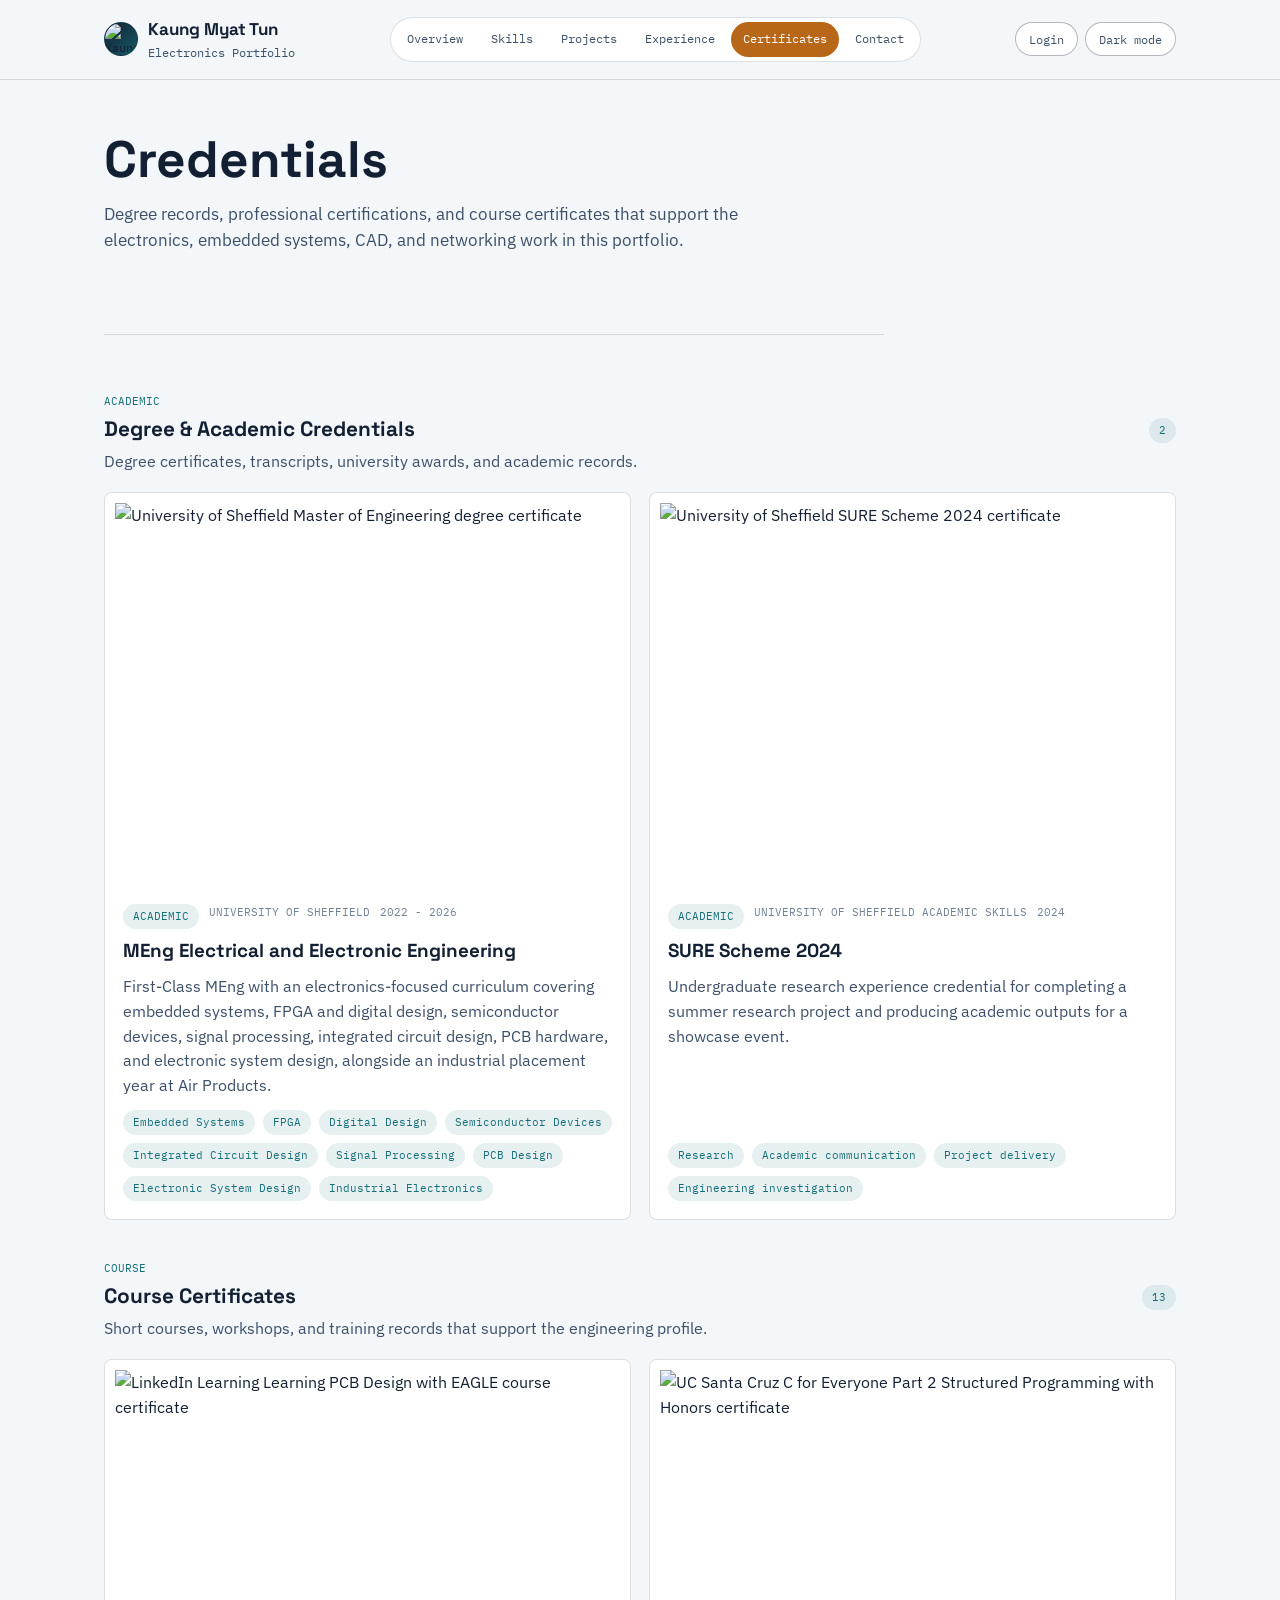
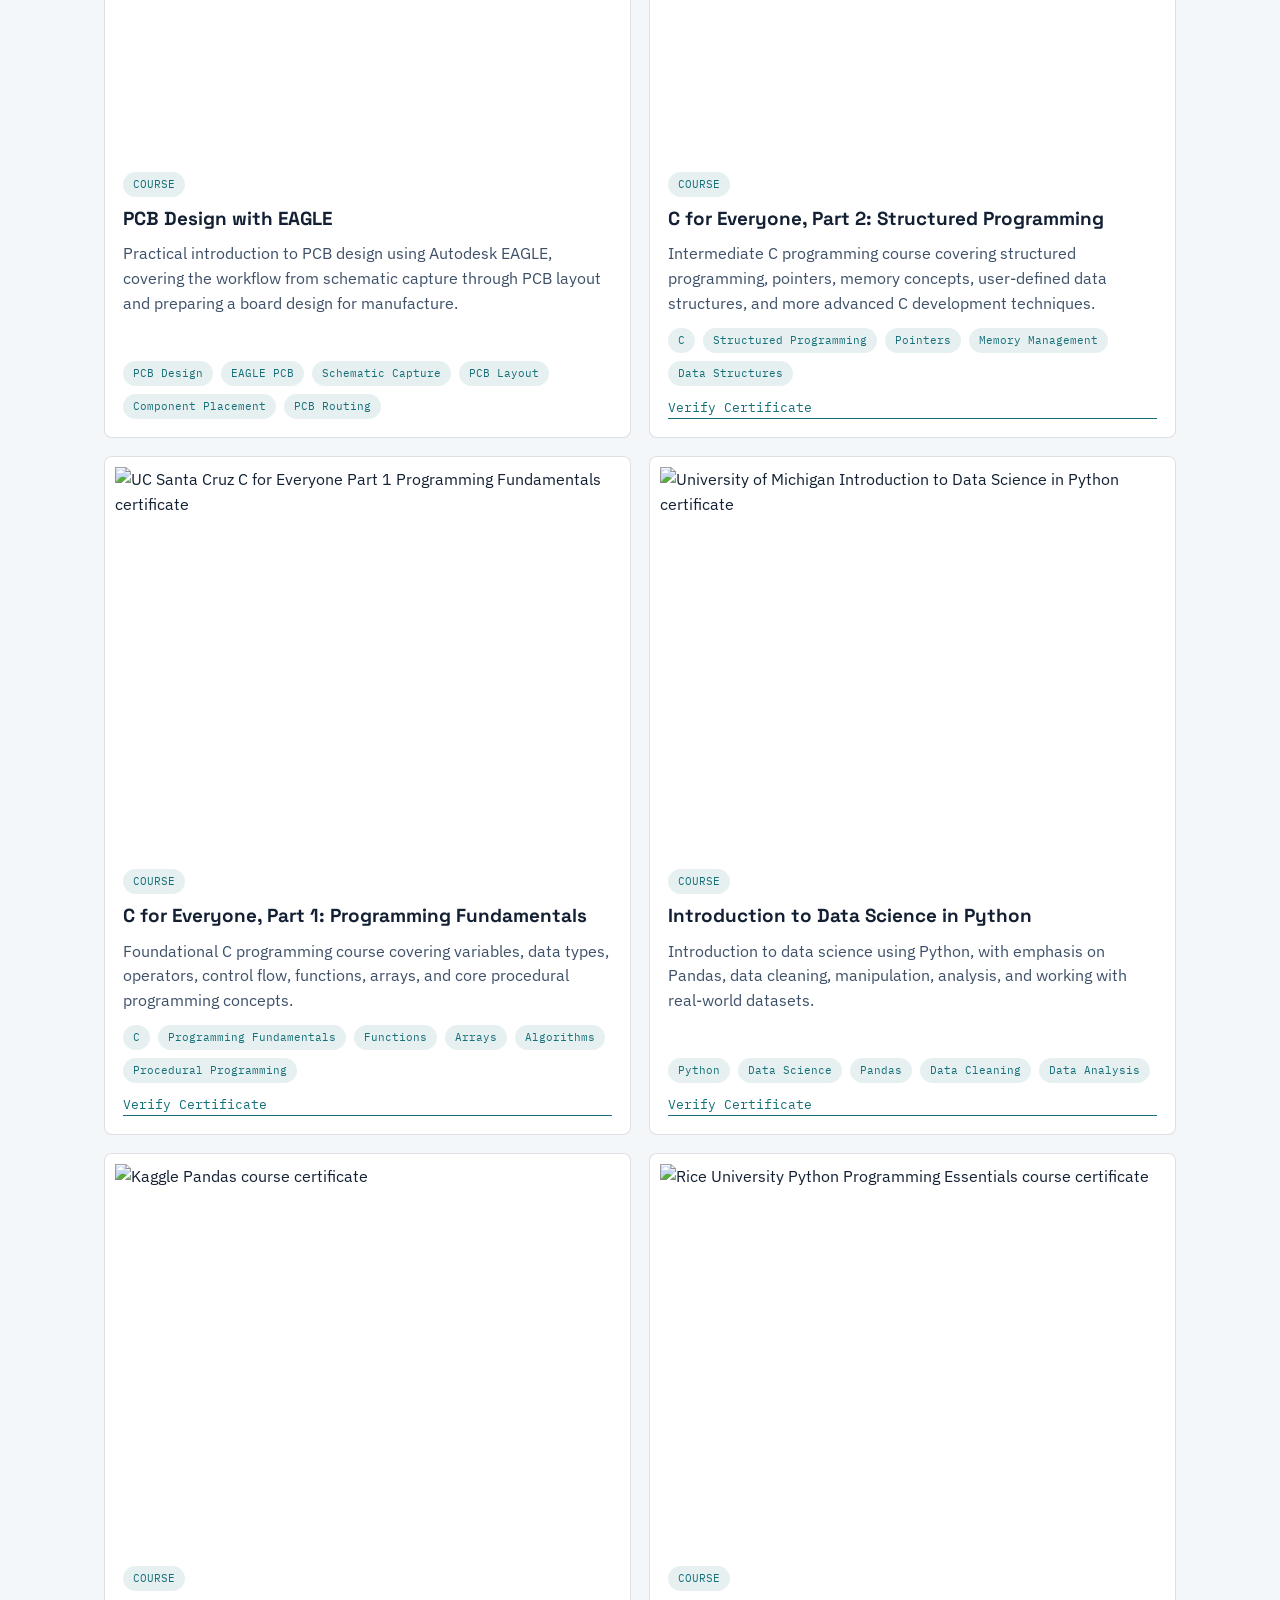
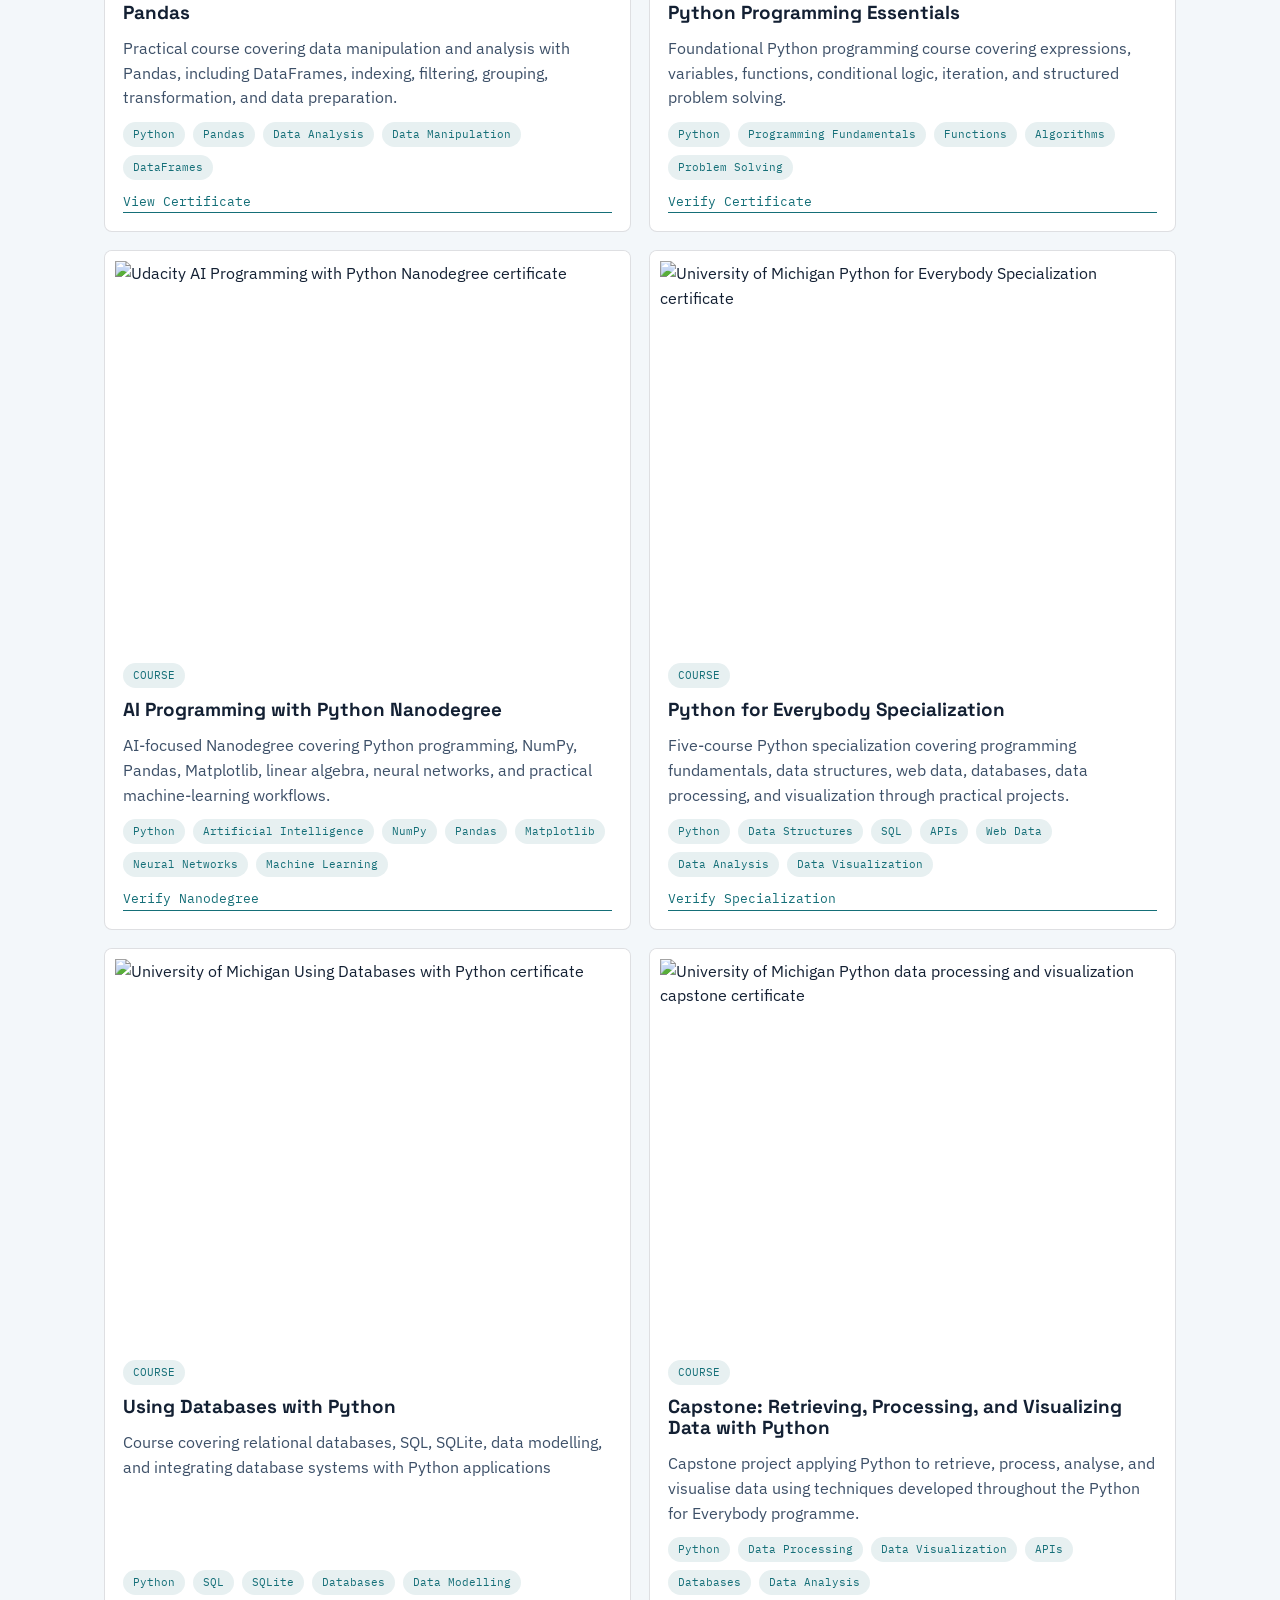
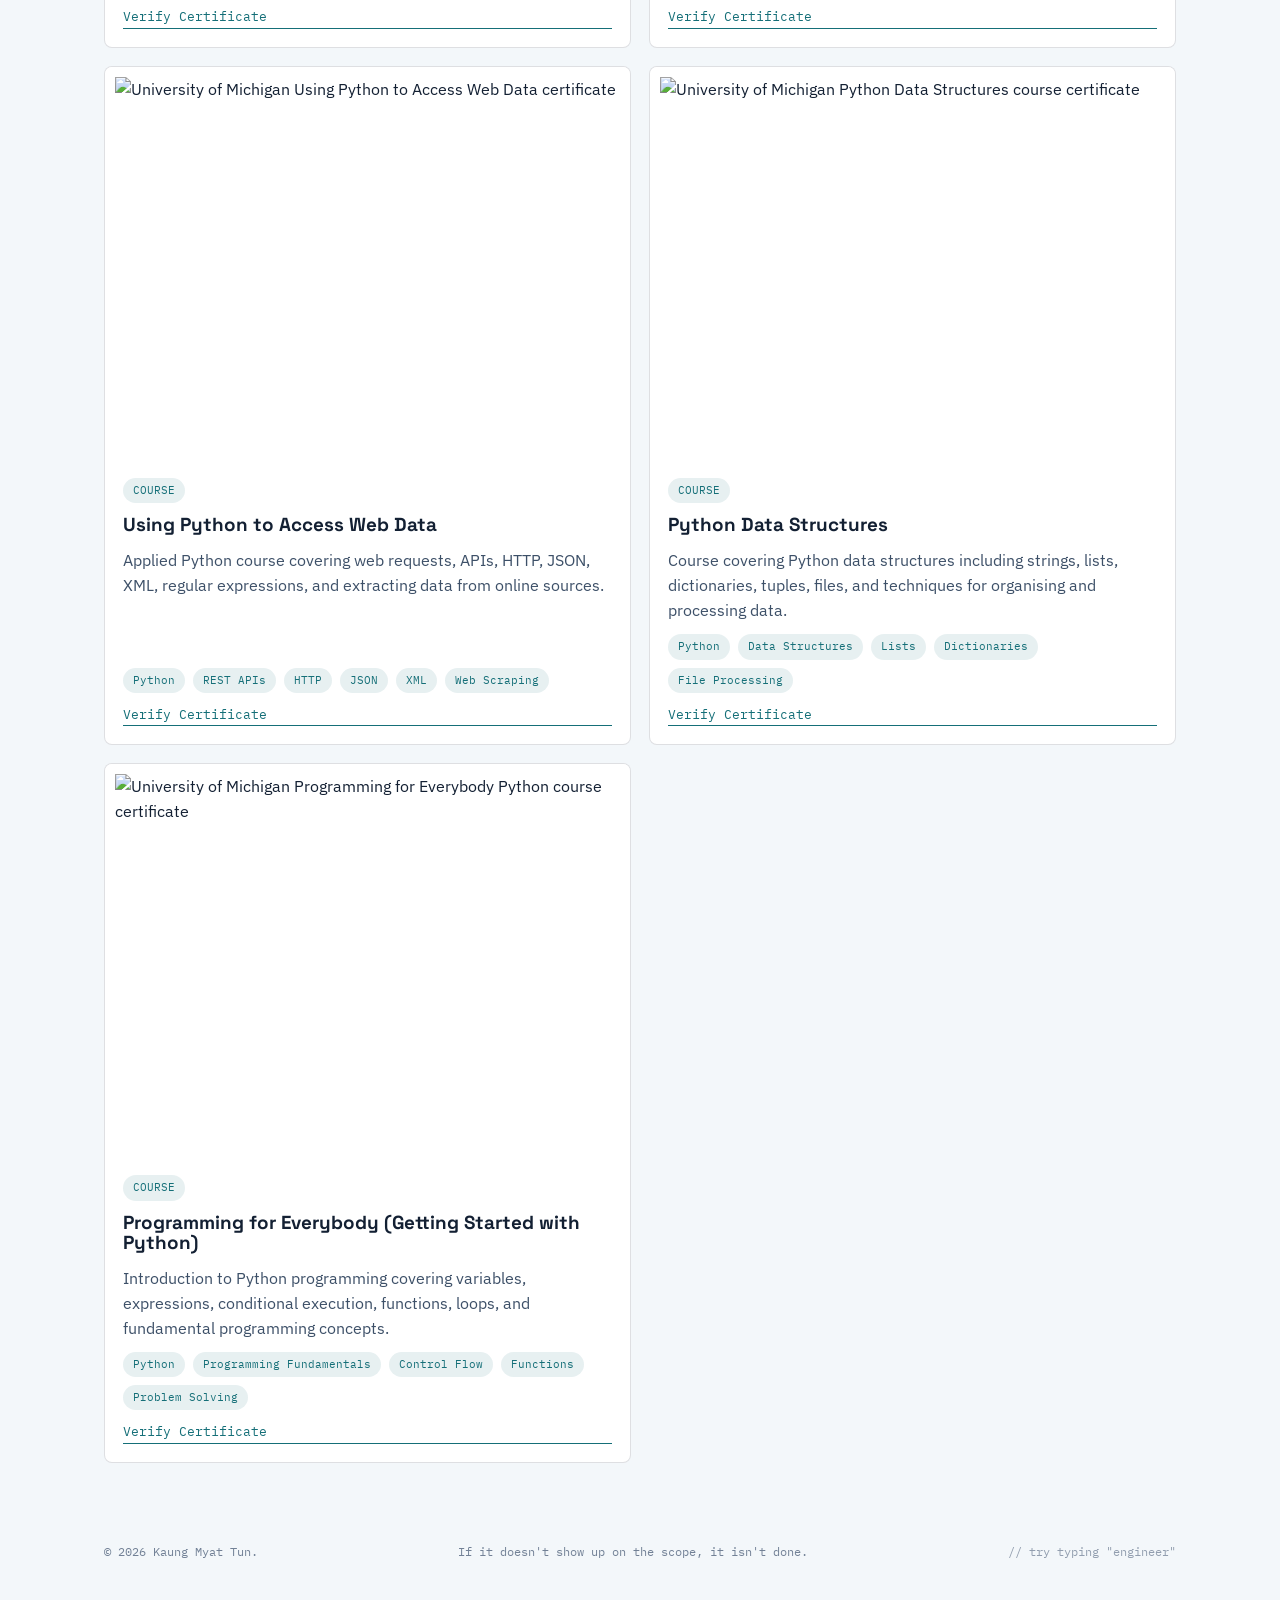
==== certificates.html @ 7391af49 "Fix live content cache refresh" ====
<!DOCTYPE html>
<html lang="en">
<head>
<meta charset="UTF-8">
<script>
  (function () {
    var stored = localStorage.getItem("portfolio-theme");
    var prefersDark = window.matchMedia && window.matchMedia("(prefers-color-scheme: dark)").matches;
    document.documentElement.setAttribute("data-theme", stored || (prefersDark ? "dark" : "light"));
    if (localStorage.getItem("portfolio-engineer-mode") === "true") {
      document.documentElement.setAttribute("data-engineer-mode", "true");
    }
  })();
</script>
<meta name="viewport" content="width=device-width, initial-scale=1.0">
<title>Certificates | Kaung Myat Tun</title>
<meta name="description" content="Certificates, training, and credentials for Kaung Myat Tun's electronics and embedded systems portfolio.">
<link rel="icon" id="favicon" href="">
<link rel="preconnect" href="https://fonts.googleapis.com">
<link rel="preconnect" href="https://fonts.gstatic.com" crossorigin>
<link href="https://fonts.googleapis.com/css2?family=Space+Grotesk:wght@400;500;600;700&family=IBM+Plex+Sans:wght@400;500;600&family=IBM+Plex+Mono:wght@400;500;600&display=swap" rel="stylesheet">
<link rel="stylesheet" href="style.css">
<script type="speculationrules">
{
  "prerender": [
    {
      "where": {
        "and": [
          { "href_matches": "/*" },
          { "not": { "href_matches": "/admin/*" } }
        ]
      },
      "eagerness": "moderate"
    }
  ]
}
</script>
</head>
<body data-page="certificates">

<header class="masthead">
  <div class="masthead-inner">
    <a class="brand" href="index.html">
      <span class="brand-avatar">
        <img class="profile-photo" src="" alt="" data-profile-hero-photo hidden>
        <span class="profile-photo-placeholder" data-profile-hero-initials>KMT</span>
      </span>
      <span class="brand-text">
        <span class="part-number">Kaung Myat Tun</span>
        <span>Electronics Portfolio</span>
      </span>
    </a>
    <nav class="tab-nav" aria-label="Primary portfolio pages">
      <a class="nav-tab" href="index.html" data-page-link="overview">Overview</a>
      <a class="nav-tab" href="skills.html" data-page-link="skills">Skills</a>
      <a class="nav-tab" href="projects.html" data-page-link="projects">Projects</a>
      <a class="nav-tab" href="experience.html" data-page-link="experience">Experience</a>
      <a class="nav-tab" href="certificates.html" data-page-link="certificates">Certificates</a>
      <a class="nav-tab" href="contact.html" data-page-link="contact">Contact</a>
    </nav>
    <div class="masthead-right">
      <button type="button" class="theme-toggle" data-theme-toggle aria-pressed="false">Dark mode</button>
    </div>
  </div>
</header>

<main>
  <section class="section page-intro">
    <h1>Credentials</h1>
    <p class="lede">Degree records, professional certifications, and course certificates that support the electronics, embedded systems, CAD, and networking work in this portfolio.</p>
  </section>

  <section class="section">
    <div class="certificate-list" data-certificates-list></div>
  </section>
</main>

<footer class="footer">
  <span>&copy; 2026 Kaung Myat Tun.</span>
  <span>If it doesn't show up on the scope, it isn't done.</span>
  <span class="footer-hint">// try typing "engineer"</span>
</footer>

<script src="data.js?v=20260913"></script>
<script src="script.js?v=20260913"></script>
</body>
</html>
---- style.css ----
:root {
  --bg: #F3F7FA;
  --surface: #FFFFFF;
  --surface-2: #E8EFF5;
  --ink: #132033;
  --ink-soft: #3D5068;
  --muted: #728196;
  --line: rgba(22, 32, 51, 0.14);
  --line-strong: rgba(22, 32, 51, 0.32);
  --accent: #E28A2E;
  --accent-deep: #B86618;
  --teal: #156F78;
  --danger: #A94332;
  --scope-bg: #EDF4F7;
  --panel-dark: #132033;
  --panel-ink: #F3F7FA;
  --max-width: 1120px;
  --font-display: "Space Grotesk", sans-serif;
  --font-body: "IBM Plex Sans", sans-serif;
  --font-mono: "IBM Plex Mono", monospace;
  color-scheme: light;
}

@media (prefers-color-scheme: dark) {
  :root:not([data-theme="light"]) {
    --bg: #0A0F1A;
    --surface: #101827;
    --surface-2: #182238;
    --ink: #E7EEF6;
    --ink-soft: #AEBBCF;
    --muted: #7C8AA0;
    --line: rgba(231, 238, 246, 0.1);
    --line-strong: rgba(231, 238, 246, 0.24);
    --accent: #F2A93C;
    --accent-deep: #F0A020;
    --teal: #4DD0C7;
    --danger: #E2695A;
    --scope-bg: #0C1524;
    color-scheme: dark;
  }
}

:root[data-theme="dark"] {
  --bg: #0A0F1A;
  --surface: #101827;
  --surface-2: #182238;
  --ink: #E7EEF6;
  --ink-soft: #AEBBCF;
  --muted: #7C8AA0;
  --line: rgba(231, 238, 246, 0.1);
  --line-strong: rgba(231, 238, 246, 0.24);
  --accent: #F2A93C;
  --accent-deep: #F0A020;
  --teal: #4DD0C7;
  --danger: #E2695A;
  --scope-bg: #0C1524;
  color-scheme: dark;
}

:root[data-engineer-mode="true"] {
  --bg: #05070A;
  --surface: #0A120C;
  --surface-2: #0F1A11;
  --ink: #6FFFA6;
  --ink-soft: #4CD98A;
  --muted: #2E8F5C;
  --line: rgba(111, 255, 166, 0.18);
  --line-strong: rgba(111, 255, 166, 0.4);
  --accent: #6FFFA6;
  --accent-deep: #35C77A;
  --teal: #4CD98A;
  --danger: #FF5C5C;
  --scope-bg: #050A06;
  --panel-dark: #05070A;
  --panel-ink: #6FFFA6;
  color-scheme: dark;
}

:root[data-engineer-mode="true"] body,
:root[data-engineer-mode="true"] h1,
:root[data-engineer-mode="true"] h2,
:root[data-engineer-mode="true"] h3 {
  font-family: var(--font-mono);
}

.engineer-scanlines {
  background: repeating-linear-gradient(
    0deg,
    rgba(0, 0, 0, 0.18) 0px,
    rgba(0, 0, 0, 0.18) 1px,
    transparent 1px,
    transparent 2px
  );
  inset: 0;
  opacity: 0;
  pointer-events: none;
  position: fixed;
  transition: opacity 0.2s ease;
  z-index: 9998;
}

:root[data-engineer-mode="true"] .engineer-scanlines {
  opacity: 1;
}

.engineer-exit {
  background: var(--panel-dark);
  border: 1px solid rgba(111, 255, 166, 0.4);
  border-radius: 999px;
  bottom: 20px;
  color: var(--panel-ink);
  cursor: pointer;
  display: none;
  font-family: var(--font-mono);
  font-size: 12px;
  padding: 9px 16px;
  position: fixed;
  right: 20px;
  z-index: 9999;
}

:root[data-engineer-mode="true"] .engineer-exit {
  display: inline-flex;
}

.engineer-boot-overlay {
  align-items: center;
  background: #05070A;
  color: #6FFFA6;
  display: flex;
  flex-direction: column;
  font-family: var(--font-mono);
  font-size: 14px;
  gap: 6px;
  inset: 0;
  justify-content: center;
  position: fixed;
  z-index: 10000;
}

.engineer-boot-overlay p {
  margin: 0;
}

body {
  transition: background-color 0.15s ease, color 0.15s ease;
}

/* Smooth cross-fade between full page navigations (Overview -> Skills ->
   Projects etc.) on browsers that support it. No JS, no SPA rewrite --
   unsupported browsers just get the normal instant navigation, same as
   before. */
@view-transition {
  navigation: auto;
}

::view-transition-old(root),
::view-transition-new(root) {
  animation-duration: 0.22s;
  animation-timing-function: ease;
}

* {
  box-sizing: border-box;
}

[hidden] {
  display: none !important;
}

.sr-only {
  border: 0;
  clip: rect(0, 0, 0, 0);
  height: 1px;
  margin: -1px;
  overflow: hidden;
  padding: 0;
  position: absolute;
  width: 1px;
}

html {
  scroll-behavior: smooth;
}

body {
  margin: 0;
  background: var(--bg);
  color: var(--ink);
  font-family: var(--font-body);
  font-size: 16px;
  line-height: 1.55;
  -webkit-font-smoothing: antialiased;
}

img {
  max-width: 100%;
}

a {
  color: var(--teal);
  text-decoration: none;
  border-bottom: 1px solid currentColor;
}

a:hover {
  color: var(--accent-deep);
}

a:focus-visible,
button:focus-visible,
input:focus-visible,
textarea:focus-visible,
select:focus-visible {
  outline: 2px solid var(--accent);
  outline-offset: 3px;
}

.masthead {
  background: color-mix(in srgb, var(--bg) 94%, transparent);
  border-bottom: 1px solid var(--line);
  position: sticky;
  top: 0;
  z-index: 20;
  backdrop-filter: blur(12px);
}

.masthead-inner {
  max-width: var(--max-width);
  margin: 0 auto;
  padding: 16px 24px;
  display: flex;
  align-items: center;
  justify-content: space-between;
  gap: 22px;
  font-family: var(--font-mono);
  font-size: 12px;
  color: var(--ink-soft);
}

.brand {
  align-items: center;
  display: flex;
  gap: 10px;
  color: var(--ink);
  border: 0;
  min-width: 190px;
}

.brand-avatar {
  aspect-ratio: 1;
  background:
    linear-gradient(135deg, rgba(19, 32, 51, 0.94), rgba(21, 111, 120, 0.72)),
    var(--panel-dark);
  border: 1px solid var(--line);
  border-radius: 999px;
  display: grid;
  flex: 0 0 auto;
  grid-template-columns: 1fr;
  grid-template-rows: 1fr;
  overflow: hidden;
  place-items: center;
  width: 34px;
}

.brand-avatar .profile-photo {
  grid-area: 1 / 1;
  height: 100%;
  object-fit: cover;
  width: 100%;
}

.brand-avatar .profile-photo-placeholder {
  border-color: rgba(255, 255, 255, 0.34);
  color: var(--panel-ink);
  font-size: 0.7rem;
  grid-area: 1 / 1;
  height: 100%;
  width: 100%;
}

.brand-text {
  display: flex;
  flex-direction: column;
  gap: 2px;
}

.brand-text span:last-child {
  color: var(--ink-soft);
}

.part-number {
  font-family: var(--font-display);
  font-size: 17px;
  font-weight: 700;
}

.masthead-mid {
  color: var(--muted);
  text-align: center;
}

.masthead-right a {
  border: 1px solid var(--line-strong);
  border-radius: 999px;
  color: var(--ink-soft);
  display: inline-flex;
  min-height: 34px;
  align-items: center;
  padding: 7px 13px;
}

.tab-nav {
  margin: 0;
  padding: 4px;
  display: flex;
  gap: 4px;
  overflow-x: auto;
  border: 1px solid var(--line);
  border-radius: 999px;
  background: var(--surface);
  scrollbar-width: thin;
}

.nav-tab {
  border: 0;
  border-radius: 999px;
  color: var(--ink-soft);
  display: block;
  flex: 0 0 auto;
  font-family: var(--font-mono);
  font-size: 12px;
  padding: 8px 12px;
  transition: background-color 0.15s ease, color 0.15s ease;
}

.nav-tab:hover {
  background: var(--surface-2);
  color: var(--ink);
}

.nav-tab.active,
.nav-tab[aria-current="page"] {
  background: var(--accent-deep);
  color: var(--surface);
}

main {
  max-width: var(--max-width);
  margin: 0 auto;
  padding: 0 24px;
}

.section {
  padding: 52px 0;
  border-bottom: 1px solid var(--line);
}

.section:last-child {
  border-bottom: 0;
}

.section-compact {
  padding: 36px 0;
}

.section-head {
  display: flex;
  align-items: center;
  justify-content: space-between;
  gap: 18px;
  margin-bottom: 22px;
}

h1,
h2,
h3 {
  font-family: var(--font-display);
  line-height: 1.1;
}

h1 {
  font-size: 3.2rem;
  margin: 0 0 14px;
}

.hero-name-row {
  align-items: center;
  display: flex;
  gap: 20px;
}

.hero-name-row h1 {
  margin: 0 0 14px;
}

.hero-avatar {
  aspect-ratio: 1;
  background:
    linear-gradient(135deg, rgba(19, 32, 51, 0.94), rgba(21, 111, 120, 0.72)),
    var(--panel-dark);
  border: 1px solid var(--line);
  border-radius: 18px;
  display: grid;
  flex: 0 0 auto;
  grid-template-columns: 1fr;
  grid-template-rows: 1fr;
  overflow: hidden;
  place-items: center;
  position: relative;
  width: 84px;
}

.hero-avatar .profile-photo {
  grid-area: 1 / 1;
  height: 100%;
  object-fit: cover;
  width: 100%;
}

.hero-avatar .profile-photo-placeholder {
  border-color: rgba(255, 255, 255, 0.34);
  border-radius: 14px;
  color: var(--panel-ink);
  font-size: 1.7rem;
  grid-area: 1 / 1;
  height: 100%;
  width: 100%;
}

h2 {
  font-size: 1.3rem;
  margin: 0;
}

.section > h2:first-child {
  margin-bottom: 22px;
}

h3 {
  font-size: 1.05rem;
  margin: 0;
}

.page-intro {
  max-width: 780px;
}

.role {
  color: var(--teal);
  font-family: var(--font-mono);
  font-size: 13px;
  margin: 0 0 20px;
  text-transform: uppercase;
}

.lede {
  color: var(--ink-soft);
  font-size: 1.04rem;
  margin: 0 0 28px;
  max-width: 66ch;
}

.lede-why {
  border-left: 3px solid rgba(226, 138, 46, 0.45);
  color: var(--ink);
  font-style: italic;
  padding-left: 14px;
}

.timeline-next {
  border-left: 3px solid rgba(21, 111, 120, 0.45);
  color: var(--ink-soft);
  margin: 18px 0 0;
  max-width: 72ch;
  padding-left: 14px;
}

.theme-toggle {
  align-items: center;
  background: var(--surface);
  border: 1px solid var(--line-strong);
  border-radius: 999px;
  color: var(--ink-soft);
  cursor: pointer;
  display: inline-flex;
  font-family: var(--font-mono);
  font-size: 12px;
  gap: 6px;
  min-height: 34px;
  padding: 7px 13px;
}

.theme-toggle:hover {
  background: var(--surface-2);
  color: var(--ink);
}

.hero-grid {
  display: grid;
  grid-template-columns: minmax(0, 1.05fr) minmax(320px, 0.95fr);
  gap: 48px;
  align-items: center;
}

.hero-actions,
.form-actions,
.admin-actions {
  display: flex;
  gap: 12px;
  flex-wrap: wrap;
  align-items: center;
}

.btn {
  appearance: none;
  background: transparent;
  border: 1.5px solid var(--teal);
  border-radius: 6px;
  color: var(--teal);
  cursor: pointer;
  display: inline-flex;
  align-items: center;
  justify-content: center;
  font-family: var(--font-mono);
  font-size: 13px;
  min-height: 42px;
  padding: 10px 16px;
}

.btn-primary {
  background: var(--accent);
  border-color: var(--accent);
  box-shadow: 0 4px 14px rgba(226, 138, 46, 0.35);
  color: var(--panel-dark);
  font-weight: 600;
}

.btn-primary:hover {
  background: var(--teal);
  border-color: var(--teal);
  box-shadow: 0 4px 14px rgba(21, 111, 120, 0.35);
  color: var(--surface);
}

.btn-ghost:hover {
  border-color: var(--teal);
  color: var(--teal);
}

.btn-small {
  font-size: 12px;
  min-height: 34px;
  padding: 7px 11px;
}

.btn-danger {
  border-color: var(--danger);
  color: var(--danger);
}

.btn-danger:hover {
  background: var(--danger);
  color: var(--surface);
}

.inline-link {
  color: var(--teal);
  font-family: var(--font-mono);
  font-size: 13px;
}

.hero-scope {
  background: var(--surface);
  border: 1.5px solid var(--line-strong);
  border-radius: 6px;
  padding: 14px 16px 16px;
}

.hero-profile-card {
  background:
    linear-gradient(135deg, rgba(226, 138, 46, 0.13), rgba(21, 111, 120, 0.1)),
    var(--surface);
  border: 1px solid var(--line-strong);
  border-radius: 8px;
  display: grid;
  gap: 20px;
  padding: 20px;
}

.profile-photo-frame {
  aspect-ratio: 4 / 3;
  background:
    linear-gradient(135deg, rgba(19, 32, 51, 0.92), rgba(21, 111, 120, 0.76)),
    var(--panel-dark);
  border: 1px solid var(--line);
  border-radius: 8px;
  display: grid;
  overflow: hidden;
  place-items: center;
}

.profile-photo {
  display: block;
  height: 100%;
  object-fit: cover;
  width: 100%;
}

.profile-photo-placeholder {
  align-items: center;
  border: 1px solid rgba(255, 255, 255, 0.28);
  border-radius: 999px;
  color: var(--panel-ink);
  display: flex;
  font-family: var(--font-display);
  font-size: clamp(2.6rem, 8vw, 5rem);
  font-weight: 700;
  height: 44%;
  justify-content: center;
  letter-spacing: 0;
  width: 44%;
}

.profile-card-body {
  display: grid;
  gap: 12px;
}

.profile-card-body h2 {
  font-size: 1.55rem;
}

.profile-card-body p {
  color: var(--ink-soft);
  margin: 0;
}

.profile-facts {
  display: flex;
  flex-wrap: wrap;
  gap: 8px;
}

.profile-facts span {
  background: rgba(21, 111, 120, 0.1);
  border: 1px solid rgba(21, 111, 120, 0.16);
  border-radius: 999px;
  color: var(--teal);
  font-family: var(--font-mono);
  font-size: 11px;
  padding: 5px 10px;
}

.hero-signal-card {
  background:
    linear-gradient(135deg, rgba(226, 138, 46, 0.14), rgba(21, 111, 120, 0.1)),
    var(--surface);
  border: 1px solid var(--line-strong);
  border-radius: 8px;
  display: grid;
  gap: 14px;
  padding: 18px;
}

.monitor-header {
  align-items: center;
  display: grid;
  grid-template-columns: minmax(0, 1fr) auto;
  gap: 14px;
}

.signal-profile-copy {
  min-width: 0;
}

.signal-profile-copy h2 {
  font-size: 1.25rem;
  margin-bottom: 4px;
}

.signal-profile-copy p {
  color: var(--ink-soft);
  font-family: var(--font-mono);
  font-size: 12px;
  margin: 0;
  text-transform: uppercase;
}

.monitor-status {
  align-items: center;
  background: rgba(21, 111, 120, 0.1);
  border: 1px solid rgba(21, 111, 120, 0.18);
  border-radius: 999px;
  color: var(--teal);
  display: inline-flex;
  font-family: var(--font-mono);
  font-size: 11px;
  gap: 7px;
  padding: 7px 10px;
  text-transform: uppercase;
  white-space: nowrap;
}

.status-dot {
  background: var(--teal);
  border-radius: 999px;
  box-shadow: 0 0 0 5px rgba(21, 111, 120, 0.12);
  display: block;
  height: 8px;
  width: 8px;
}

.system-flow {
  background: rgba(19, 32, 51, 0.04);
  border: 1px solid var(--line);
  border-radius: 8px;
  display: grid;
  gap: 1px;
  grid-template-columns: repeat(5, minmax(0, 1fr));
  overflow: hidden;
}

.system-node {
  background: var(--surface);
  display: grid;
  gap: 3px;
  min-height: 82px;
  padding: 13px 12px;
  position: relative;
}

.system-node::after {
  background: var(--line);
  content: "";
  height: 2px;
  position: absolute;
  right: -1px;
  top: 50%;
  width: 12px;
}

.system-node:last-child::after {
  display: none;
}

.system-node span {
  color: var(--accent-deep);
  font-family: var(--font-mono);
  font-size: 10px;
}

.system-node strong {
  color: var(--ink);
  font-family: var(--font-display);
  font-size: 1rem;
}

.system-node em {
  color: var(--muted);
  font-family: var(--font-mono);
  font-size: 10px;
  font-style: normal;
  text-transform: uppercase;
}

.system-node.active {
  background: linear-gradient(180deg, rgba(226, 138, 46, 0.14), rgba(21, 111, 120, 0.08)), var(--surface);
}

.system-node.active strong {
  color: var(--accent-deep);
}

.monitor-grid {
  display: grid;
  grid-template-columns: minmax(160px, 0.46fr) minmax(0, 1fr);
  gap: 14px;
  align-items: stretch;
}

.hero-card-lede {
  color: var(--ink-soft);
  font-size: 0.95rem;
  margin: 0;
}

.telemetry-panel {
  background: var(--panel-dark);
  border-radius: 8px;
  color: var(--panel-ink);
  display: grid;
  gap: 1px;
  overflow: hidden;
}

.telemetry-panel-grid {
  grid-template-columns: repeat(2, minmax(0, 1fr));
}

@media (max-width: 560px) {
  .telemetry-panel-grid {
    grid-template-columns: 1fr;
  }
}

.telemetry-row {
  background: rgba(255, 255, 255, 0.055);
  display: grid;
  gap: 5px;
  min-height: 64px;
  padding: 12px;
}

.telemetry-row span {
  color: rgba(243, 247, 250, 0.68);
  font-family: var(--font-mono);
  font-size: 10px;
  text-transform: uppercase;
}

.telemetry-row strong {
  color: var(--accent);
  font-family: var(--font-display);
  font-size: 1.1rem;
  line-height: 1.1;
}

.signal-panel {
  background: var(--surface);
  border: 1px solid var(--line);
  border-radius: 8px;
  padding: 13px;
}

.signal-panel-head {
  color: var(--muted);
  display: flex;
  justify-content: space-between;
  gap: 12px;
  font-family: var(--font-mono);
  font-size: 11px;
  margin-bottom: 10px;
  text-transform: uppercase;
}

.signal-panel-head span:last-child {
  color: var(--accent-deep);
  font-weight: 600;
}

.signal-visual {
  aspect-ratio: 16 / 9;
  border: 1px solid var(--line-strong);
  border-radius: 8px;
  display: block;
  width: 100%;
}

.live-wave {
  fill: none;
  filter: drop-shadow(0 0 3px rgba(226, 138, 46, 0.35));
  stroke: var(--accent);
  stroke-linecap: round;
  stroke-linejoin: round;
  stroke-width: 3;
}

.live-wave-fill {
  fill: rgba(226, 138, 46, 0.12);
}

.spectrum-bar {
  fill: url(#signal-fill);
  opacity: 0.82;
}

.signal-metrics {
  color: var(--ink-soft);
  display: flex;
  flex-wrap: wrap;
  gap: 8px;
  font-family: var(--font-mono);
  font-size: 11px;
  justify-content: space-between;
  margin-top: 10px;
  text-transform: uppercase;
}

.monitor-stack {
  display: flex;
  flex-wrap: wrap;
  gap: 8px;
}

.monitor-stack span {
  background: rgba(21, 111, 120, 0.1);
  border: 1px solid rgba(21, 111, 120, 0.16);
  border-radius: 999px;
  color: var(--teal);
  font-family: var(--font-mono);
  font-size: 11px;
  padding: 5px 10px;
}

.scope-label {
  color: var(--muted);
  font-family: var(--font-mono);
  font-size: 11px;
  margin-bottom: 9px;
}

.scope {
  aspect-ratio: 2 / 1;
  border: 1px solid var(--line-strong);
  display: block;
  width: 100%;
}

.spike-trace {
  filter: drop-shadow(0 0 2px rgba(201, 130, 45, 0.45));
}

.scope-readout {
  color: var(--ink-soft);
  display: flex;
  justify-content: space-between;
  font-family: var(--font-mono);
  font-size: 12px;
  margin-top: 10px;
}

#vm-readout,
.scope-status,
.scope-status.firing {
  color: var(--accent-deep);
  font-weight: 600;
}

.metrics-grid {
  display: grid;
  grid-template-columns: repeat(4, minmax(0, 1fr));
  gap: 1px;
  background: var(--line-strong);
  border: 1px solid var(--line-strong);
  border-radius: 8px;
  overflow: hidden;
}

.metric {
  background: var(--surface);
  min-height: 126px;
  padding: 22px;
}

.metric-value {
  color: var(--teal);
  display: block;
  font-family: var(--font-display);
  font-size: 1.5rem;
  font-weight: 700;
  margin-bottom: 10px;
}

.metric-label {
  color: var(--ink-soft);
  display: block;
  font-size: 0.93rem;
}

.proof-strip {
  display: grid;
  grid-template-columns: repeat(5, minmax(0, 1fr));
  gap: 1px;
  background: var(--line-strong);
  border: 1px solid var(--line-strong);
  border-radius: 8px;
  overflow: hidden;
}

.proof-item {
  background: linear-gradient(180deg, var(--surface) 0%, var(--surface-2) 100%);
  min-height: 112px;
  padding: 20px;
}

.proof-value {
  color: var(--accent-deep);
  display: block;
  font-family: var(--font-display);
  font-size: 1.35rem;
  font-weight: 700;
  line-height: 1.05;
  margin-bottom: 10px;
  overflow-wrap: anywhere;
}

.proof-label {
  color: var(--ink-soft);
  display: block;
  font-size: 0.9rem;
}

.features-grid {
  display: grid;
  grid-template-columns: repeat(3, minmax(0, 1fr));
  gap: 1px;
  background: var(--line-strong);
  border: 1px solid var(--line-strong);
  border-radius: 8px;
  overflow: hidden;
}

.feature {
  background: var(--surface);
  min-height: 136px;
  padding: 22px;
}

.feature-tag {
  color: var(--accent-deep);
  display: block;
  font-family: var(--font-mono);
  font-size: 11px;
  margin-bottom: 10px;
  text-transform: uppercase;
}

.feature p {
  color: var(--ink-soft);
  margin: 0;
}

.skill-map-card {
  background: var(--surface);
  border: 1px solid var(--line);
  border-radius: 8px;
  display: grid;
  grid-template-columns: minmax(340px, 420px) minmax(240px, 320px);
  justify-content: space-between;
  gap: 24px;
  align-items: center;
  padding: 24px;
}

.skill-radar-wrap {
  position: relative;
  width: 100%;
  min-width: 0;
}

.skill-radar {
  display: block;
  overflow: visible;
  width: 100%;
}

.skill-radar-ring {
  fill: none;
  stroke: var(--line);
  stroke-width: 1;
}

.skill-radar-axis {
  stroke: var(--line-strong);
  stroke-width: 1;
}

.skill-radar-shape {
  fill: rgba(18, 100, 106, 0.18);
  stroke: var(--teal);
  stroke-width: 3;
}

.skill-radar-label {
  position: absolute;
  transform: translate(-50%, -50%);
  width: max-content;
  text-align: center;
  white-space: nowrap;
  line-height: 1.3;
  padding: 4px 10px;
  border-radius: 999px;
  background: color-mix(in srgb, var(--teal) 16%, var(--surface));
  border: 1px solid var(--teal);
  color: var(--teal);
  font-family: var(--font-mono);
  font-weight: 700;
  font-size: 12px;
  pointer-events: none;
}

.skill-radar-label[data-anchor="start"] {
  transform: translate(4px, -50%);
}

.skill-radar-label[data-anchor="end"] {
  transform: translate(calc(-100% - 4px), -50%);
}

.skill-map-legend {
  display: grid;
  gap: 12px;
  max-width: 340px;
}

.skill-map-row {
  align-items: center;
  display: grid;
  grid-template-columns: minmax(0, 1fr) 118px;
  gap: 14px;
  color: var(--ink-soft);
  font-family: var(--font-mono);
  font-size: 12px;
}

.toolkit {
  display: grid;
  gap: 18px;
}

.toolkit-tabs {
  border: 1px solid var(--line-strong);
  border-radius: 8px;
  display: flex;
  max-width: 100%;
  overflow-x: auto;
  scrollbar-width: thin;
}

.toolkit-tab {
  appearance: none;
  background: var(--surface);
  border: 0;
  border-right: 1px solid var(--line);
  color: var(--ink-soft);
  cursor: pointer;
  flex: 0 0 auto;
  font-family: var(--font-mono);
  font-size: 12px;
  padding: 11px 14px;
  text-transform: uppercase;
  transition: background-color 0.15s ease, color 0.15s ease;
}

.toolkit-tab:last-child {
  border-right: 0;
}

.toolkit-tab:hover {
  background: var(--surface-2);
  color: var(--ink);
}

.toolkit-tab.active {
  background: var(--accent-deep);
  color: var(--surface);
}

.toolkit-panels {
  min-height: 260px;
}

.toolkit-panel {
  background: var(--surface);
  border: 1px solid var(--line);
  border-radius: 8px;
  display: grid;
  grid-template-columns: minmax(260px, 0.75fr) minmax(0, 1.25fr);
  gap: 24px;
  padding: 24px;
}

.toolkit-copy h2 {
  font-size: 1.35rem;
  margin-bottom: 10px;
}

.toolkit-copy p {
  color: var(--ink-soft);
  margin: 0;
}

.toolkit-context {
  border-left: 3px solid rgba(226, 138, 46, 0.45);
  margin-top: 14px !important;
  padding-left: 12px;
}

.tool-chip-grid {
  align-content: start;
  display: flex;
  flex-wrap: wrap;
  gap: 10px;
}

.tool-chip {
  background: rgba(21, 111, 120, 0.1);
  border: 1px solid rgba(21, 111, 120, 0.18);
  border-radius: 999px;
  color: var(--teal);
  display: inline-flex;
  font-family: var(--font-mono);
  font-size: 12px;
  line-height: 1;
  padding: 9px 12px;
}

.toolkit-edit-list {
  display: grid;
  gap: 18px;
}

.toolkit-panel-editable {
  position: relative;
}

.toolkit-panel-editable [data-tool-chip-add] {
  grid-column: 1 / -1;
  justify-self: start;
}

.tool-chip-editable {
  align-items: center;
  gap: 6px;
  padding-right: 8px;
}

.tool-chip-editable .editable-field {
  min-width: 20px;
}

.tool-chip-remove {
  align-items: center;
  background: transparent;
  border: 0;
  border-radius: 999px;
  color: var(--teal);
  cursor: pointer;
  display: flex;
  font-size: 13px;
  height: 16px;
  justify-content: center;
  line-height: 1;
  width: 16px;
}

.tool-chip-remove:hover {
  background: var(--danger);
  color: var(--surface);
}

.github-panel {
  display: grid;
  gap: 18px;
}

.github-stats {
  display: flex;
  flex-wrap: wrap;
  gap: 10px;
}

.github-stats span {
  background: rgba(21, 111, 120, 0.1);
  border: 1px solid rgba(21, 111, 120, 0.18);
  border-radius: 999px;
  color: var(--teal);
  font-family: var(--font-mono);
  font-size: 12px;
  padding: 6px 12px;
}

.github-repo-list {
  display: grid;
  gap: 12px;
}

.github-repo {
  background: var(--surface);
  border: 1px solid var(--line);
  border-radius: 8px;
  display: grid;
  gap: 6px;
  padding: 16px 18px;
}

.github-repo-head {
  align-items: center;
  display: flex;
  flex-wrap: wrap;
  gap: 12px;
  justify-content: space-between;
}

.github-repo-head a {
  color: var(--ink);
  font-family: var(--font-display);
  font-size: 1.02rem;
}

.github-repo-updated {
  color: var(--muted);
  font-family: var(--font-mono);
  font-size: 11px;
  white-space: nowrap;
}

.github-repo p {
  color: var(--ink-soft);
  margin: 0;
}

.github-repo-lang {
  color: var(--accent-deep);
  font-family: var(--font-mono);
  font-size: 11px;
  text-transform: uppercase;
}

.skill-meter {
  display: grid;
  grid-template-columns: repeat(5, 1fr);
  gap: 4px;
  width: 118px;
}

.skill-meter span {
  background: var(--line);
  border-radius: 2px;
  display: block;
  height: 8px;
}

.skill-meter span.filled {
  background: var(--teal);
}

.skill-grid {
  display: grid;
  grid-template-columns: repeat(2, minmax(0, 1fr));
  gap: 18px;
}

.skill-card {
  background: var(--surface);
  border: 1px solid var(--line);
  border-radius: 8px;
  display: flex;
  flex-direction: column;
  gap: 16px;
  min-height: 100%;
  padding: 22px;
}

.skill-card-head {
  display: flex;
  align-items: flex-start;
  justify-content: space-between;
  gap: 18px;
}

.skill-card h2 {
  font-size: 1.22rem;
}

.skill-card p {
  color: var(--ink-soft);
  margin: 0;
}

.skill-list {
  display: grid;
  gap: 8px;
  list-style: none;
  margin: 0;
  padding: 0;
}

.skill-list li {
  border-top: 1px solid var(--line);
  color: var(--ink-soft);
  font-size: 0.93rem;
  padding-top: 8px;
}

.skill-list-more {
  margin-top: 8px;
}

.skill-list-more summary {
  color: var(--teal);
  cursor: pointer;
  font-family: var(--font-mono);
  font-size: 11px;
  text-transform: uppercase;
}

.skill-list-more .skill-list {
  margin-top: 8px;
}

.skill-card-editable {
  position: relative;
}

.skill-card-editable .skill-card-head {
  padding-right: 34px;
}

.skill-meter-editable span {
  cursor: pointer;
}

.skill-meter-editable span:hover {
  background: var(--teal);
  opacity: 0.6;
}

.skill-list-edit {
  display: grid;
  gap: 6px;
  list-style: none;
  margin: 0 0 10px;
  padding: 0;
}

.skill-item-edit {
  align-items: center;
  border-top: 1px solid var(--line);
  display: flex;
  gap: 8px;
  justify-content: space-between;
  padding-top: 8px;
}

.skill-item-edit .editable-field {
  color: var(--ink-soft);
  flex: 1;
  font-size: 0.93rem;
}

.skill-item-remove {
  align-items: center;
  background: transparent;
  border: 0;
  border-radius: 999px;
  color: var(--muted);
  cursor: pointer;
  display: flex;
  flex: 0 0 auto;
  font-size: 14px;
  height: 20px;
  justify-content: center;
  line-height: 1;
  width: 20px;
}

.skill-item-remove:hover {
  background: var(--danger);
  color: var(--surface);
}

.table-wrap {
  overflow-x: auto;
}

.datasheet-table {
  border-collapse: collapse;
  font-size: 0.92rem;
  min-width: 760px;
  width: 100%;
}

.datasheet-table th {
  border-bottom: 1.5px solid var(--ink);
  color: var(--muted);
  font-family: var(--font-mono);
  font-size: 11px;
  padding: 11px 14px;
  text-align: left;
  text-transform: uppercase;
  white-space: nowrap;
}

.datasheet-table td {
  border-bottom: 1px solid var(--line);
  color: var(--ink-soft);
  padding: 14px;
  vertical-align: middle;
}

.datasheet-table tbody tr:hover {
  background: var(--surface);
}

.sym {
  color: var(--ink);
  font-family: var(--font-mono);
  font-weight: 500;
  white-space: nowrap;
}

.bar {
  --pct: 50%;
  background: var(--line);
  border-radius: 2px;
  display: block;
  height: 7px;
  position: relative;
  width: 120px;
}

.bar::after {
  background: linear-gradient(90deg, var(--teal), var(--accent));
  border-radius: 2px;
  bottom: 0;
  content: "";
  left: 0;
  position: absolute;
  top: 0;
  width: var(--pct);
}

.table-footnote {
  color: var(--muted);
  font-family: var(--font-mono);
  font-size: 12px;
  margin-top: 12px;
}

.project-toolbar {
  display: flex;
  align-items: center;
  justify-content: space-between;
  gap: 16px;
  margin-bottom: 22px;
  flex-wrap: wrap;
}

.project-tabs {
  border: 1.5px solid var(--ink);
  border-radius: 6px;
  display: flex;
  flex-wrap: wrap;
  max-width: 100%;
  overflow: hidden;
}

.project-tab {
  appearance: none;
  background: var(--surface);
  border: 0;
  border-bottom: 1px solid var(--line-strong);
  border-right: 1px solid var(--line-strong);
  color: var(--ink-soft);
  cursor: pointer;
  flex: 1 1 auto;
  font-family: var(--font-mono);
  font-size: 12px;
  padding: 10px 13px;
  text-align: center;
  text-transform: uppercase;
  transition: background-color 0.15s ease, color 0.15s ease;
}

.project-tab:last-child {
  border-right: 0;
}

.project-tab:hover {
  background: var(--surface-2);
  color: var(--ink);
}

.project-tab.active {
  background: var(--accent-deep);
  color: var(--surface);
}

.project-count {
  color: var(--muted);
  font-family: var(--font-mono);
  font-size: 12px;
  text-transform: uppercase;
}

.project-grid {
  display: grid;
  grid-template-columns: repeat(2, minmax(0, 1fr));
  gap: 18px;
}

.project-grid-compact {
  grid-template-columns: repeat(3, minmax(0, 1fr));
}

.project-card {
  background: var(--surface);
  border: 1px solid var(--line);
  border-radius: 8px;
  display: flex;
  flex-direction: column;
  min-height: 100%;
  overflow: hidden;
}

.project-image {
  aspect-ratio: 16 / 9;
  background: var(--surface-2);
  display: block;
  object-fit: cover;
  width: 100%;
}

.project-card-body {
  display: flex;
  flex: 1;
  flex-direction: column;
  gap: 12px;
  padding: 18px;
}

.project-meta {
  color: var(--muted);
  display: flex;
  gap: 10px;
  flex-wrap: wrap;
  font-family: var(--font-mono);
  font-size: 11px;
  text-transform: uppercase;
}

.project-card h2 {
  color: var(--ink);
  font-size: 1.2rem;
}

.project-card p {
  color: var(--ink-soft);
  margin: 0;
}

.project-card-foot {
  display: flex;
  align-items: center;
  justify-content: space-between;
  gap: 12px;
  margin-top: auto;
  flex-wrap: wrap;
}

.status-pill {
  background: rgba(18, 100, 106, 0.1);
  border-radius: 999px;
  color: var(--teal);
  display: inline-flex;
  font-family: var(--font-mono);
  font-size: 11px;
  padding: 4px 10px;
  text-transform: uppercase;
}

.project-image-link {
  border-bottom: 0;
  display: block;
}

.project-card-title-link {
  border-bottom: 0;
  color: inherit;
}

.project-card-title-link:hover {
  color: var(--teal);
}

.project-detail-header h1 {
  font-size: 2rem;
  margin: 14px 0 16px;
}

.project-detail-stack {
  margin-top: 18px;
}

.project-detail-label {
  color: var(--muted);
  display: block;
  font-family: var(--font-mono);
  font-size: 11px;
  margin-bottom: 8px;
  text-transform: uppercase;
}

.project-section-text {
  color: var(--ink-soft);
  max-width: 72ch;
}

.detail-accordion {
  display: grid;
  gap: 10px;
}

.detail-item {
  background: var(--surface);
  border: 1px solid var(--line-strong);
  border-radius: 8px;
  padding: 14px 16px;
}

.detail-item summary {
  color: var(--teal);
  cursor: pointer;
  font-family: var(--font-display);
  font-size: 1.02rem;
  font-weight: 600;
  list-style: none;
}

.detail-item summary::-webkit-details-marker {
  display: none;
}

.detail-item summary::before {
  color: var(--accent-deep);
  content: "+";
  display: inline-block;
  width: 1em;
}

.detail-item[open] summary::before {
  content: "\2212";
}

.detail-item p {
  color: var(--ink-soft);
  margin: 12px 0 0;
}

.project-gallery-grid {
  display: grid;
  gap: 18px;
  grid-template-columns: repeat(auto-fit, minmax(240px, 1fr));
}

.project-gallery-item img {
  aspect-ratio: 16 / 10;
  border: 1px solid var(--line);
  border-radius: 8px;
  object-fit: cover;
  width: 100%;
}

.project-gallery-item figcaption {
  color: var(--muted);
  font-family: var(--font-mono);
  font-size: 12px;
  margin-top: 8px;
}

.project-edit-entry {
  margin-bottom: 14px;
}

.project-edit-bar {
  align-items: center;
  background: var(--surface);
  border: 1px solid var(--line-strong);
  border-radius: 8px;
  display: flex;
  flex-wrap: wrap;
  gap: 12px;
  justify-content: space-between;
  margin-bottom: 22px;
  padding: 12px 16px;
}

.project-edit-status {
  color: var(--ink-soft);
  font-family: var(--font-mono);
  font-size: 12px;
}

.project-edit-status.is-error {
  color: var(--danger);
}

.project-edit-actions {
  display: flex;
  flex-wrap: wrap;
  gap: 8px;
}

.project-card-editable {
  position: relative;
}

.project-remove-btn {
  align-items: center;
  background: var(--panel-dark);
  border: 0;
  border-radius: 999px;
  color: var(--panel-ink);
  cursor: pointer;
  display: flex;
  font-size: 16px;
  height: 26px;
  justify-content: center;
  line-height: 1;
  position: absolute;
  right: 10px;
  top: 10px;
  width: 26px;
  z-index: 1;
}

.project-remove-btn:hover {
  background: var(--danger);
}

.editable-field[contenteditable="true"] {
  border-radius: 4px;
  outline: 1px dashed var(--line-strong);
  outline-offset: 2px;
  padding: 1px 3px;
}

.editable-field[contenteditable="true"]:focus {
  outline: 1px solid var(--teal);
  outline-offset: 2px;
}

.project-category-select {
  background: var(--surface);
  border: 1px solid var(--line-strong);
  border-radius: 4px;
  color: var(--muted);
  font-family: var(--font-mono);
  font-size: 11px;
  padding: 2px 4px;
  text-transform: uppercase;
}

.project-featured-toggle {
  align-items: center;
  color: var(--ink-soft);
  display: inline-flex;
  font-family: var(--font-mono);
  font-size: 11px;
  gap: 6px;
}

.project-edit-extra {
  border-top: 1px solid var(--line);
  margin-top: 4px;
  padding-top: 10px;
}

.project-edit-extra summary {
  color: var(--teal);
  cursor: pointer;
  font-family: var(--font-mono);
  font-size: 11px;
  text-transform: uppercase;
}

.project-edit-extra label {
  color: var(--ink-soft);
  display: grid;
  font-family: var(--font-mono);
  font-size: 11px;
  gap: 4px;
  margin-top: 10px;
  text-transform: uppercase;
}

.project-edit-extra input,
.project-edit-extra textarea {
  background: var(--surface);
  border: 1px solid var(--line-strong);
  border-radius: 4px;
  color: var(--ink);
  font-family: var(--font-body);
  font-size: 13px;
  padding: 6px 8px;
  text-transform: none;
}

.project-edit-extra textarea {
  min-height: 60px;
  resize: vertical;
}

.project-edit-extra .repeat-group {
  border-top: 1px solid var(--line);
  margin-top: 14px;
  padding-top: 10px;
}

.project-edit-extra .repeat-row {
  display: grid;
  gap: 8px;
  margin-top: 8px;
}

.project-edit-extra .repeat-row:not(.repeat-row-stacked) {
  align-items: center;
  grid-template-columns: 1fr 1fr auto;
}

.project-edit-extra .repeat-row-head {
  align-items: center;
  display: grid;
  gap: 8px;
  grid-template-columns: 1fr auto;
}

.project-edit-extra .repeat-row input,
.project-edit-extra .repeat-row textarea {
  margin: 0;
}

.repeat-row-remove {
  align-items: center;
  background: transparent;
  border: 1px solid var(--line-strong);
  border-radius: 999px;
  color: var(--danger);
  cursor: pointer;
  display: flex;
  flex: 0 0 auto;
  font-size: 13px;
  height: 22px;
  justify-content: center;
  width: 22px;
}

.repeat-row-remove:hover {
  background: var(--danger);
  color: var(--surface);
}

.repeat-add-btn {
  margin-top: 10px;
}

.timeline-list {
  display: grid;
  gap: 18px;
  position: relative;
}

.timeline-list::before {
  background: linear-gradient(180deg, var(--accent), var(--teal));
  bottom: 12px;
  content: "";
  left: 25px;
  position: absolute;
  top: 12px;
  width: 2px;
}

.timeline-item {
  display: grid;
  grid-template-columns: 52px minmax(0, 1fr);
  gap: 16px;
  position: relative;
}

.timeline-marker {
  position: relative;
  z-index: 1;
}

.timeline-marker span {
  align-items: center;
  background: var(--surface);
  border: 2px solid var(--accent);
  border-radius: 999px;
  color: var(--accent-deep);
  display: inline-flex;
  font-family: var(--font-mono);
  font-size: 11px;
  font-weight: 600;
  height: 52px;
  justify-content: center;
  width: 52px;
}

.timeline-card {
  background: var(--surface);
  border: 1px solid var(--line);
  border-radius: 8px;
  display: grid;
  gap: 18px;
  grid-template-columns: 1fr;
  padding: 18px;
}

.timeline-item.has-image .timeline-card {
  grid-template-columns: minmax(180px, 240px) minmax(0, 1fr);
}

.timeline-image {
  aspect-ratio: 4 / 3;
  background: var(--surface-2);
  border: 1px solid var(--line);
  border-radius: 6px;
  object-fit: cover;
  width: 100%;
}

.timeline-meta {
  color: var(--muted);
  display: flex;
  flex-wrap: wrap;
  gap: 10px;
  font-family: var(--font-mono);
  font-size: 11px;
  margin-bottom: 10px;
  text-transform: uppercase;
}

.timeline-place,
.timeline-category {
  color: var(--accent-deep);
}

.timeline-badge {
  background: rgba(226, 138, 46, 0.16);
  border: 1px solid rgba(226, 138, 46, 0.45);
  border-radius: 999px;
  color: var(--accent-deep);
  font-family: var(--font-mono);
  font-size: 0.72rem;
  font-weight: 600;
  padding: 3px 10px;
  text-transform: uppercase;
}

.timeline-card h2 {
  color: var(--ink);
  font-size: 1.22rem;
  margin-bottom: 4px;
}

.timeline-org {
  align-items: center;
  color: var(--teal);
  display: flex;
  flex-wrap: wrap;
  font-family: var(--font-display);
  font-size: 1.02rem;
  font-weight: 600;
  gap: 10px;
  margin: 0 0 10px;
}

.timeline-card p {
  color: var(--ink-soft);
  margin: 0;
  max-width: 72ch;
}

.timeline-details {
  margin-top: 10px !important;
}

.timeline-tags {
  margin-top: 14px;
}

.timeline-highlights {
  display: grid;
  gap: 8px;
  list-style: none;
  margin: 14px 0 0;
  padding: 0;
}

.timeline-highlights li {
  border-left: 3px solid rgba(226, 138, 46, 0.45);
  color: var(--ink-soft);
  padding-left: 10px;
}

.timeline-list-compact .timeline-card {
  padding: 16px 18px;
}

.timeline-list-compact .timeline-card h2 {
  font-size: 1.08rem;
}

.certificate-list {
  display: flex;
  flex-direction: column;
  gap: 34px;
}

.certificate-list.is-editing,
.certificate-grid {
  display: grid;
  grid-template-columns: repeat(2, minmax(0, 1fr));
  gap: 18px;
}

.certificate-section {
  display: flex;
  flex-direction: column;
  gap: 18px;
}

.certificate-section-head {
  margin-bottom: 0;
}

.certificate-section-head p {
  color: var(--ink-soft);
  margin: 8px 0 0;
  max-width: 66ch;
}

.certificate-section-kicker,
.certificate-section-count,
.certificate-type {
  font-family: var(--font-mono);
  font-size: 11px;
  text-transform: uppercase;
}

.certificate-section-kicker {
  color: var(--teal);
  display: inline-block;
  margin-bottom: 8px;
}

.certificate-section-count,
.certificate-type {
  background: rgba(21, 111, 120, 0.1);
  border-radius: 999px;
  color: var(--teal);
  padding: 4px 10px;
}

.certificate-card {
  background: var(--surface);
  border: 1px solid var(--line);
  border-radius: 8px;
  display: flex;
  flex-direction: column;
  min-height: 100%;
  overflow: hidden;
}

.certificate-image,
.certificate-placeholder {
  aspect-ratio: 4 / 3;
  background: var(--surface-2);
  display: block;
  width: 100%;
}

.certificate-image {
  background: #FFFFFF;
  object-fit: contain;
  padding: 10px;
}

.certificate-placeholder {
  align-items: center;
  background:
    linear-gradient(135deg, rgba(21, 111, 120, 0.12), rgba(226, 138, 46, 0.16)),
    var(--surface-2);
  color: var(--accent-deep);
  display: flex;
  font-family: var(--font-mono);
  font-size: 12px;
  justify-content: center;
  text-transform: uppercase;
}

.certificate-body {
  display: flex;
  flex: 1;
  flex-direction: column;
  gap: 12px;
  padding: 18px;
}

.certificate-meta {
  color: var(--muted);
  display: flex;
  flex-wrap: wrap;
  gap: 10px;
  font-family: var(--font-mono);
  font-size: 11px;
  text-transform: uppercase;
}

.certificate-card h2 {
  font-size: 1.18rem;
}

.certificate-card p {
  color: var(--ink-soft);
  margin: 0;
}

.certificate-tags {
  display: flex;
  flex-wrap: wrap;
  gap: 8px;
  margin-top: auto;
}

.certificate-tags span {
  background: rgba(21, 111, 120, 0.1);
  border-radius: 999px;
  color: var(--teal);
  font-family: var(--font-mono);
  font-size: 11px;
  padding: 4px 10px;
}

.empty-state {
  background: var(--surface);
  border: 1px dashed var(--line-strong);
  border-radius: 8px;
  max-width: 680px;
  padding: 24px;
}

.empty-state h2 {
  font-size: 1.15rem;
  margin-bottom: 8px;
}

.empty-state p {
  color: var(--ink-soft);
  margin: 0;
}

.contact-shell {
  display: grid;
  grid-template-columns: minmax(280px, 0.8fr) minmax(0, 1.2fr);
  gap: 22px;
  align-items: stretch;
}

.contact-primary {
  background:
    linear-gradient(135deg, rgba(226, 138, 46, 0.16), rgba(21, 111, 120, 0.12)),
    var(--panel-dark);
  border-radius: 8px;
  color: var(--panel-ink);
  display: flex;
  flex-direction: column;
  gap: 16px;
  justify-content: space-between;
  padding: 26px;
}

.contact-photo {
  aspect-ratio: 4 / 3;
  background:
    linear-gradient(135deg, rgba(226, 138, 46, 0.22), rgba(21, 111, 120, 0.18)),
    var(--panel-dark);
  border: 1px solid rgba(255, 255, 255, 0.24);
  border-radius: 8px;
  display: grid;
  grid-template-columns: 1fr;
  grid-template-rows: 1fr;
  overflow: hidden;
  place-items: center;
  position: relative;
}

.contact-photo .profile-photo {
  grid-area: 1 / 1;
  height: 100%;
  object-fit: cover;
  width: 100%;
}

.contact-photo .profile-photo-placeholder {
  border-color: rgba(255, 255, 255, 0.34);
  color: var(--panel-ink);
  grid-area: 1 / 1;
}

.photo-upload-btn {
  background: var(--panel-dark);
  border: 1px solid rgba(255, 255, 255, 0.3);
  border-radius: 999px;
  bottom: 10px;
  color: var(--panel-ink);
  cursor: pointer;
  font-family: var(--font-mono);
  font-size: 11px;
  padding: 7px 13px;
  position: absolute;
}

.photo-upload-btn:hover {
  border-color: var(--accent);
  color: var(--accent);
}

.photo-upload-btn input[type="file"] {
  height: 1px;
  overflow: hidden;
  position: absolute;
  width: 1px;
}

.photo-upload-btn-compact {
  align-items: center;
  bottom: 4px;
  display: flex;
  font-size: 12px;
  height: 22px;
  justify-content: center;
  padding: 0;
  right: 4px;
  width: 22px;
}

.upload-status {
  color: var(--muted);
  display: block;
  font-family: var(--font-mono);
  font-size: 11px;
  margin-top: 6px;
}

.crop-modal-overlay {
  align-items: center;
  background: rgba(5, 8, 12, 0.72);
  display: flex;
  inset: 0;
  justify-content: center;
  padding: 24px;
  position: fixed;
  z-index: 10001;
}

.crop-modal {
  background: var(--surface);
  border-radius: 10px;
  display: grid;
  gap: 16px;
  max-width: 480px;
  padding: 20px;
  width: 100%;
}

.crop-modal-hint {
  color: var(--ink-soft);
  font-size: 0.9rem;
  margin: 0;
}

.crop-modal-stage {
  background: var(--panel-dark);
  border-radius: 8px;
  cursor: crosshair;
  height: 320px;
  overflow: hidden;
  position: relative;
}

.crop-modal-image {
  height: 100%;
  left: 0;
  object-fit: contain;
  position: absolute;
  top: 0;
  width: 100%;
}

.crop-modal-frame {
  border: 2px solid var(--accent);
  border-radius: 4px;
  box-shadow: 0 0 0 999px rgba(5, 8, 12, 0.55);
  pointer-events: none;
  position: absolute;
}

.crop-modal-actions {
  display: flex;
  gap: 10px;
  justify-content: flex-end;
}

.contact-primary .feature-tag {
  color: var(--accent);
}

.contact-primary h2 {
  font-size: 1.65rem;
}

.contact-primary p {
  color: rgba(255, 255, 255, 0.78);
  margin: 0;
}

.contact-primary .btn {
  border-color: rgba(255, 255, 255, 0.7);
  color: var(--panel-ink);
}

.contact-primary .btn-primary {
  background: var(--accent);
  border-color: var(--accent);
  color: var(--panel-dark);
}

.contact-primary .btn-ghost:hover {
  border-color: var(--accent);
  color: var(--accent);
}

.contact-grid {
  display: grid;
  grid-template-columns: repeat(2, minmax(0, 1fr));
  gap: 14px;
}

.contact-card {
  background: var(--surface);
  border: 1px solid var(--line);
  border-radius: 8px;
  display: flex;
  flex-direction: column;
  gap: 8px;
  min-height: 138px;
  padding: 18px;
}

.contact-label {
  color: var(--accent-deep);
  font-family: var(--font-mono);
  font-size: 11px;
  text-transform: uppercase;
}

.contact-value {
  color: var(--ink);
  font-size: 1.02rem;
  min-width: 0;
  overflow-wrap: anywhere;
}

.contact-card p {
  color: var(--muted);
  font-size: 0.92rem;
  margin: auto 0 0;
}

.pinout {
  border: 1.5px solid var(--ink);
  border-radius: 8px;
  max-width: 640px;
  overflow: hidden;
}

.pin-row {
  display: grid;
  grid-template-columns: 54px 126px minmax(0, 1fr);
  border-bottom: 1px solid var(--line);
}

.pin-row:last-child {
  border-bottom: 0;
}

.pin-num,
.pin-name,
.pin-value {
  padding: 15px 14px;
}

.pin-num,
.pin-name {
  border-right: 1px solid var(--line);
  color: var(--muted);
  font-family: var(--font-mono);
  font-size: 12px;
}

.pin-num {
  text-align: center;
}

.pin-name {
  color: var(--ink-soft);
}

.pin-value {
  background: var(--surface);
  min-width: 0;
  overflow-wrap: anywhere;
}

.admin-message {
  background: rgba(201, 130, 45, 0.12);
  border: 1px solid rgba(201, 130, 45, 0.35);
  border-radius: 6px;
  color: var(--accent-deep);
  font-family: var(--font-mono);
  font-size: 13px;
  margin: 18px 0 0;
  padding: 10px 12px;
}

.auth-panel,
.admin-shell {
  max-width: none;
}

.admin-form {
  display: grid;
  gap: 16px;
}

.narrow-form {
  background: var(--surface);
  border: 1px solid var(--line);
  border-radius: 8px;
  max-width: 460px;
  padding: 22px;
}

.admin-form label {
  color: var(--ink-soft);
  display: grid;
  gap: 7px;
  font-family: var(--font-mono);
  font-size: 12px;
  text-transform: uppercase;
}

.admin-form input,
.admin-form textarea,
.admin-form select {
  background: var(--surface);
  border: 1px solid var(--line-strong);
  border-radius: 6px;
  color: var(--ink);
  font: 400 15px var(--font-body);
  min-height: 42px;
  padding: 10px 12px;
  width: 100%;
}

.admin-form textarea {
  min-height: 110px;
  resize: vertical;
}

.admin-shell-head {
  display: flex;
  justify-content: space-between;
  align-items: center;
  gap: 18px;
  margin-bottom: 20px;
}

.admin-layout {
  display: grid;
  grid-template-columns: minmax(0, 1.2fr) minmax(320px, 0.8fr);
  gap: 24px;
  align-items: start;
}

.project-editor,
.admin-list-panel {
  background: var(--surface);
  border: 1px solid var(--line);
  border-radius: 8px;
  padding: 22px;
}

.form-grid {
  display: grid;
  grid-template-columns: repeat(2, minmax(0, 1fr));
  gap: 16px;
}

.checkbox-label {
  align-items: center;
  display: flex !important;
  flex-direction: row;
  gap: 10px !important;
  text-transform: none !important;
}

.checkbox-label input {
  min-height: auto;
  width: auto;
}

.image-editor {
  display: grid;
  grid-template-columns: 220px minmax(0, 1fr);
  gap: 16px;
  align-items: start;
}

.image-editor img {
  aspect-ratio: 16 / 10;
  background: var(--surface-2);
  border: 1px solid var(--line);
  border-radius: 6px;
  object-fit: cover;
  width: 100%;
}

.image-fields {
  display: grid;
  gap: 14px;
}

.admin-project-list {
  display: grid;
  gap: 12px;
}

.admin-project-row {
  border: 1px solid var(--line);
  border-radius: 8px;
  display: grid;
  grid-template-columns: 92px minmax(0, 1fr);
  gap: 12px;
  padding: 12px;
}

.admin-project-row img {
  aspect-ratio: 1 / 1;
  border-radius: 6px;
  object-fit: cover;
  width: 92px;
}

.admin-project-row h3 {
  font-size: 1rem;
  margin-bottom: 4px;
}

.admin-project-row p {
  color: var(--muted);
  font-family: var(--font-mono);
  font-size: 11px;
  margin: 0 0 10px;
}

.admin-row-actions {
  display: flex;
  gap: 8px;
  flex-wrap: wrap;
  grid-column: 2;
}

.footer {
  max-width: var(--max-width);
  margin: 0 auto;
  padding: 28px 24px 48px;
  color: var(--muted);
  display: flex;
  justify-content: space-between;
  gap: 12px;
  flex-wrap: wrap;
  font-family: var(--font-mono);
  font-size: 12px;
}

.footer-hint {
  color: var(--muted);
  opacity: 0.75;
}

@media (max-width: 920px) {
  h1 {
    font-size: 2.55rem;
  }

  .hero-grid,
  .admin-layout,
  .skill-map-card,
  .toolkit-panel,
  .contact-shell,
  .monitor-grid {
    grid-template-columns: 1fr;
  }

  .skill-radar-label {
    width: 100px;
    white-space: normal;
    font-size: 11px;
    padding: 4px 8px;
    border-radius: 14px;
  }

  .metrics-grid,
  .project-grid-compact,
  .proof-strip,
  .system-flow {
    grid-template-columns: repeat(2, minmax(0, 1fr));
  }

  .masthead-inner {
    flex-wrap: wrap;
  }

  .tab-nav {
    order: 3;
    width: 100%;
  }
}

@media (max-width: 760px) {
  .masthead-inner {
    align-items: flex-start;
    flex-direction: column;
    gap: 8px;
  }

  .masthead-mid {
    text-align: left;
  }

  .monitor-header {
    align-items: start;
    grid-template-columns: minmax(0, 1fr);
  }

  .monitor-status {
    justify-self: start;
  }

  .features-grid,
  .project-grid,
  .metrics-grid,
  .skill-grid,
  .certificate-list.is-editing,
  .certificate-grid,
  .contact-grid {
    grid-template-columns: 1fr;
  }

  .section-head,
  .admin-shell-head {
    align-items: flex-start;
    flex-direction: column;
  }

  .timeline-item.has-image .timeline-card,
  .image-editor,
  .form-grid {
    grid-template-columns: 1fr;
  }

  .pin-row {
    grid-template-columns: 48px minmax(90px, 120px) minmax(0, 1fr);
  }

  .skill-card-head,
  .skill-map-row {
    align-items: flex-start;
    grid-template-columns: 1fr;
  }

  .skill-card-head {
    flex-direction: column;
  }
}

@media (max-width: 520px) {
  main,
  .masthead-inner,
  .tab-nav,
  .footer {
    padding-left: 16px;
    padding-right: 16px;
  }

  h1 {
    font-size: 2.15rem;
  }

  .hero-avatar {
    width: 56px;
  }

  .hero-avatar .profile-photo-placeholder {
    font-size: 1.1rem;
  }

  .section {
    padding: 38px 0;
  }

  .project-card-body,
  .certificate-body,
  .project-editor,
  .admin-list-panel,
  .narrow-form {
    padding: 16px;
  }

  .proof-strip {
    grid-template-columns: 1fr;
  }

  .system-flow {
    grid-template-columns: 1fr;
  }

  .system-node {
    min-height: auto;
  }

  .system-node::after {
    display: none;
  }

  .timeline-list::before {
    left: 20px;
  }

  .timeline-item {
    grid-template-columns: 42px minmax(0, 1fr);
    gap: 12px;
  }

  .timeline-marker span {
    height: 42px;
    width: 42px;
  }

  .pin-row {
    grid-template-columns: 1fr;
  }

  .pin-num,
  .pin-name {
    border-right: 0;
    border-bottom: 1px solid var(--line);
  }
}

@media (prefers-reduced-motion: reduce) {
  html {
    scroll-behavior: auto;
  }

  ::view-transition-old(root),
  ::view-transition-new(root) {
    animation: none;
  }
}
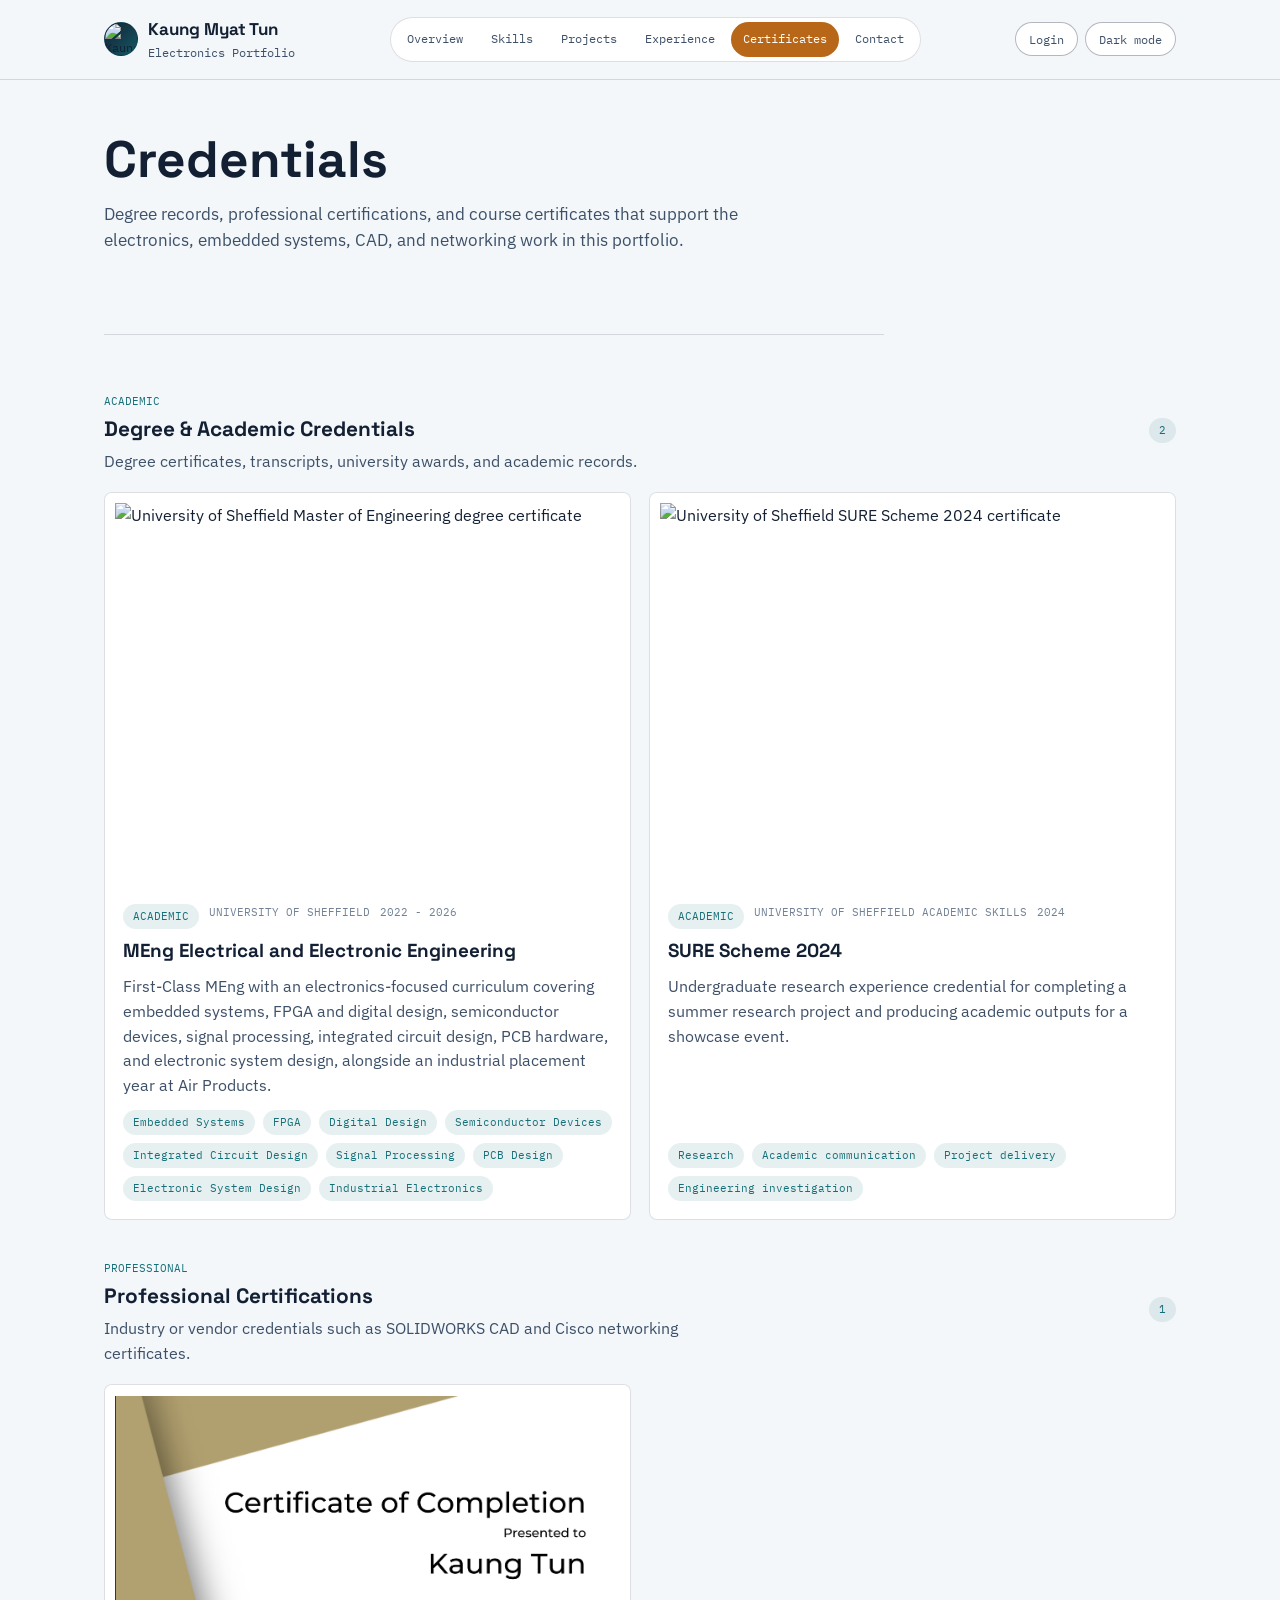
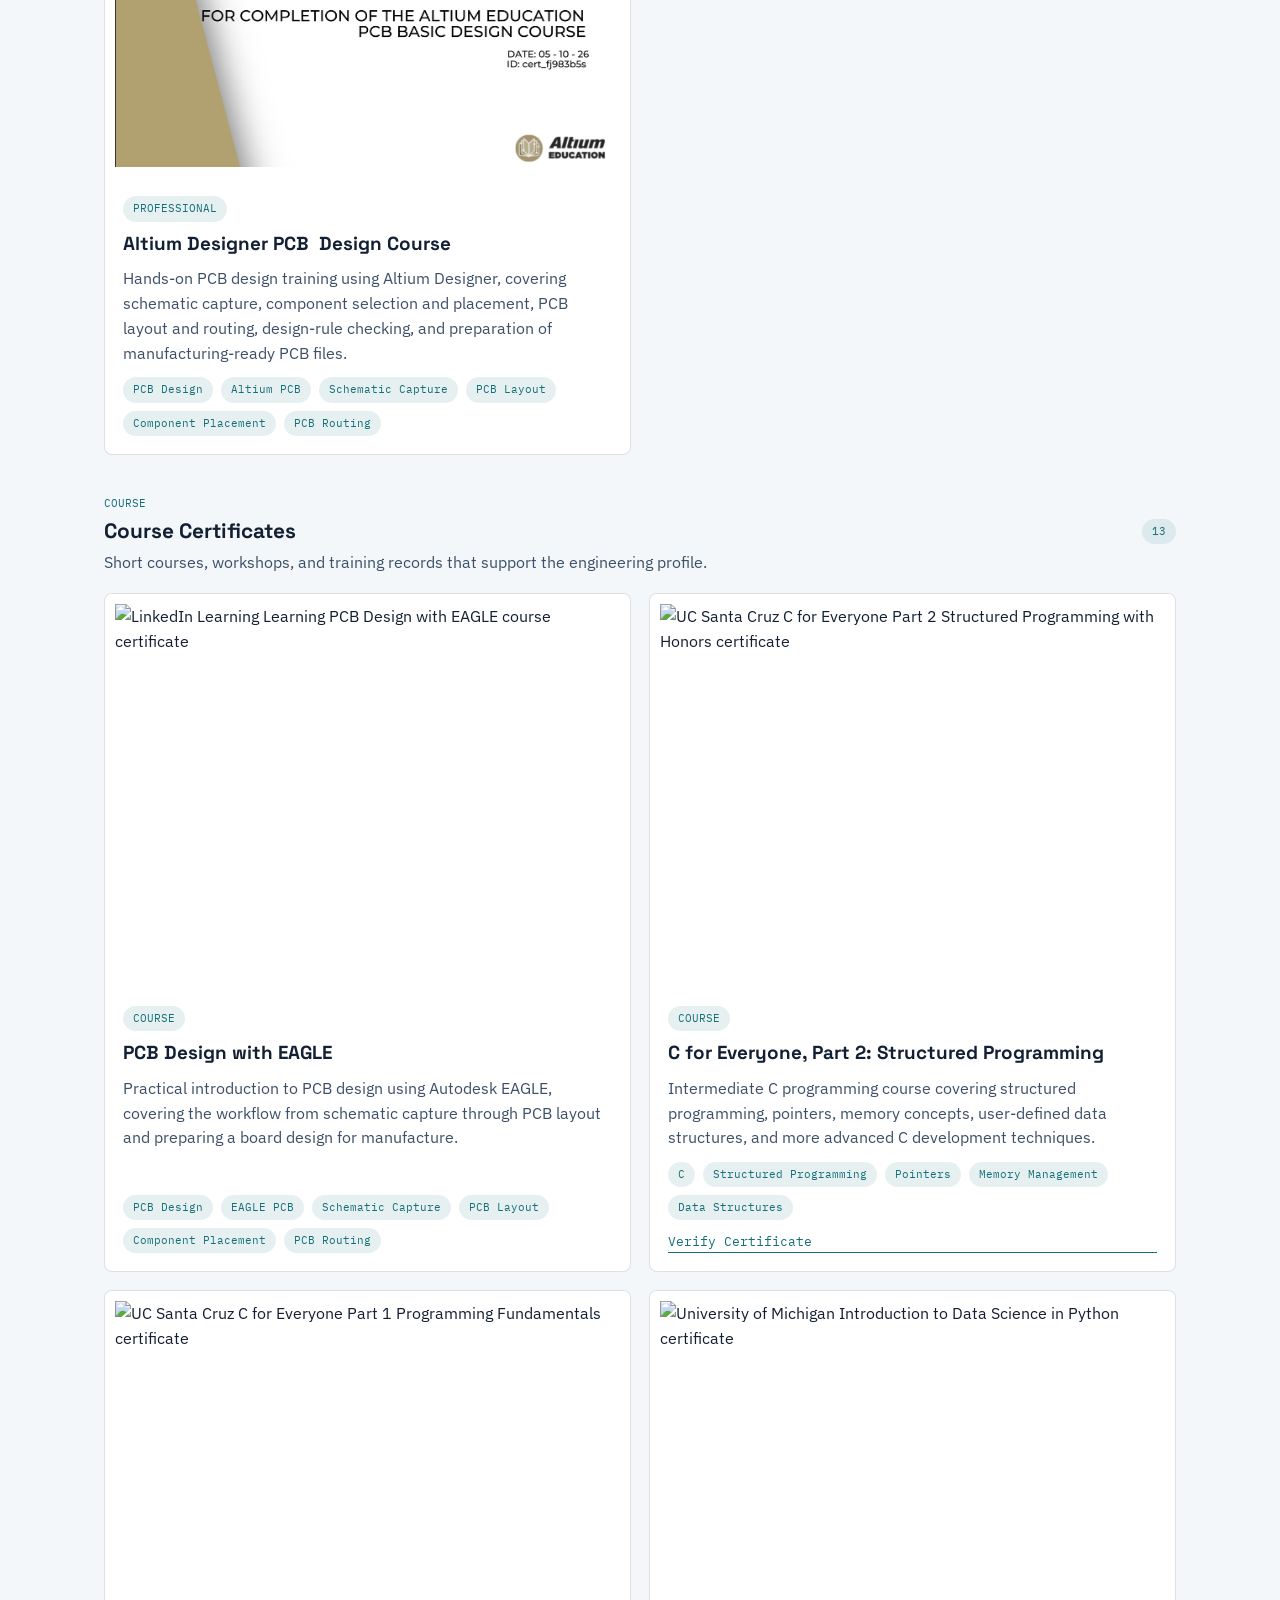
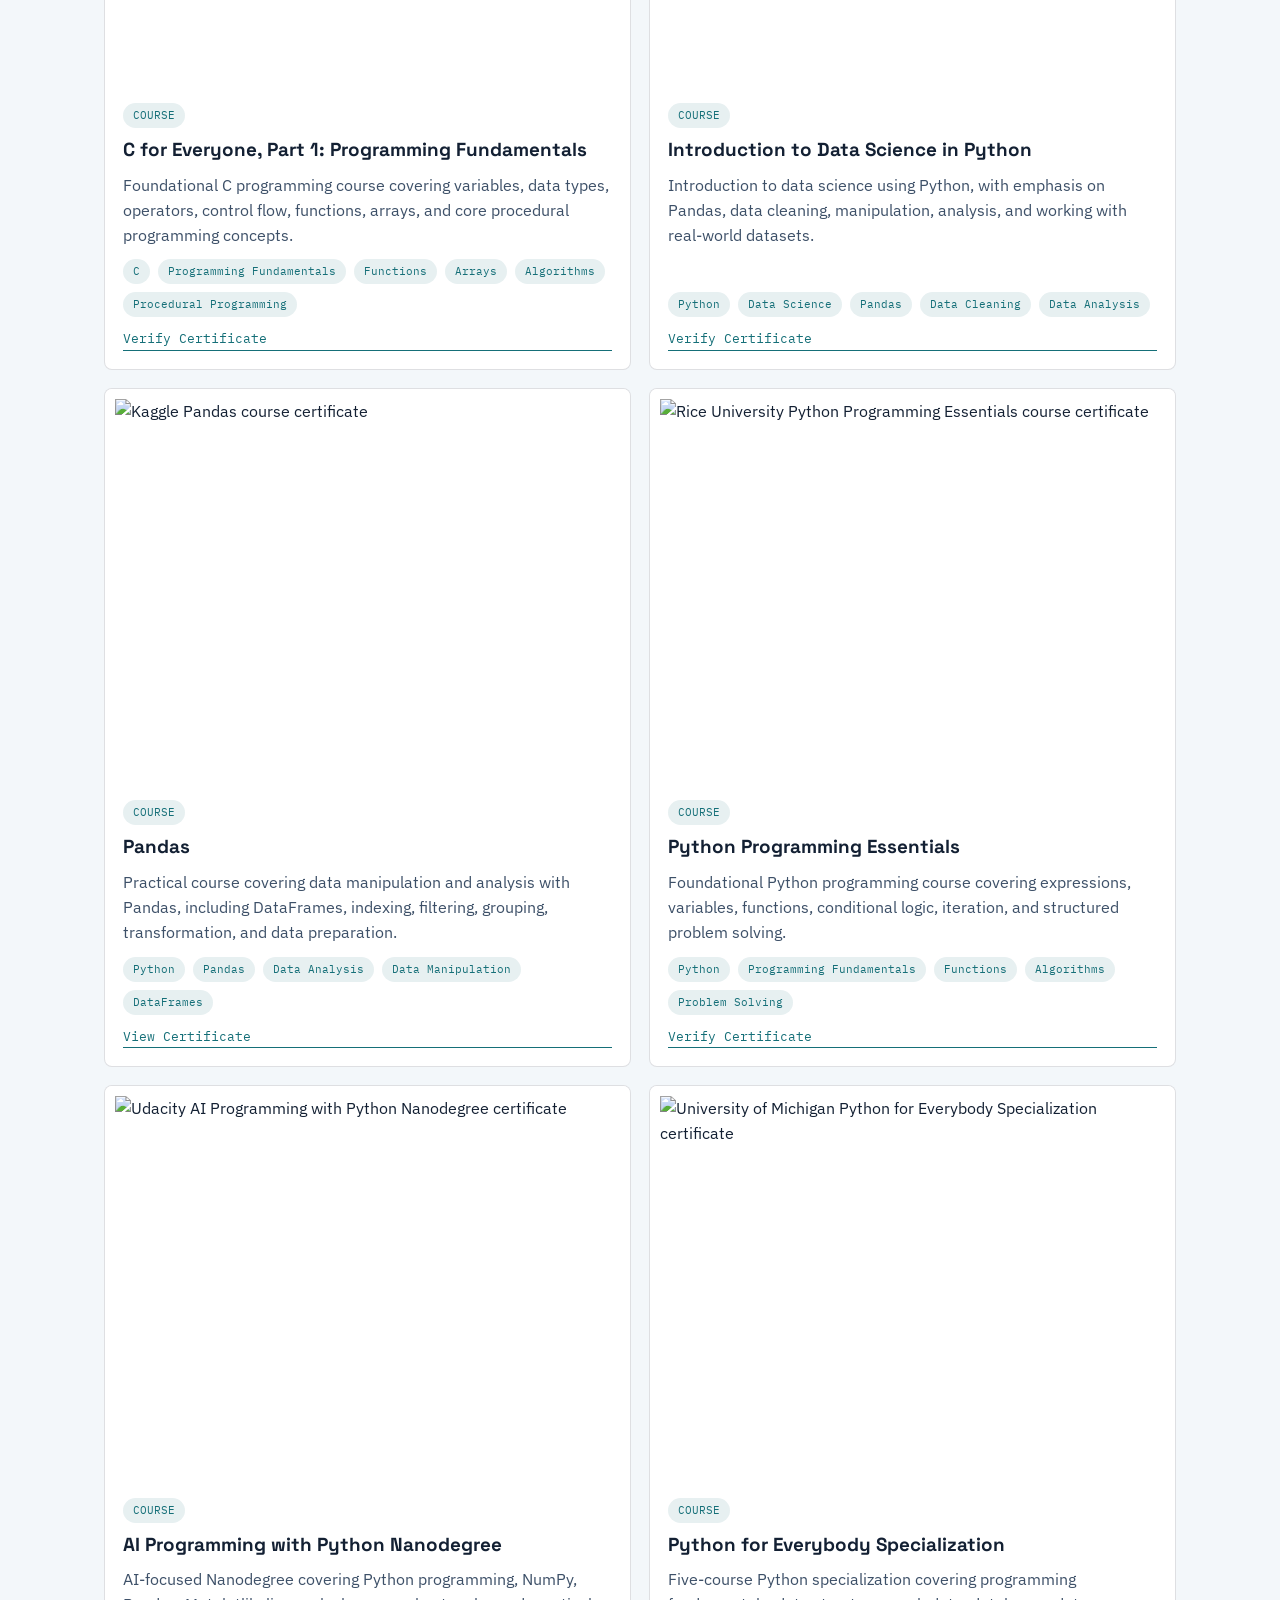
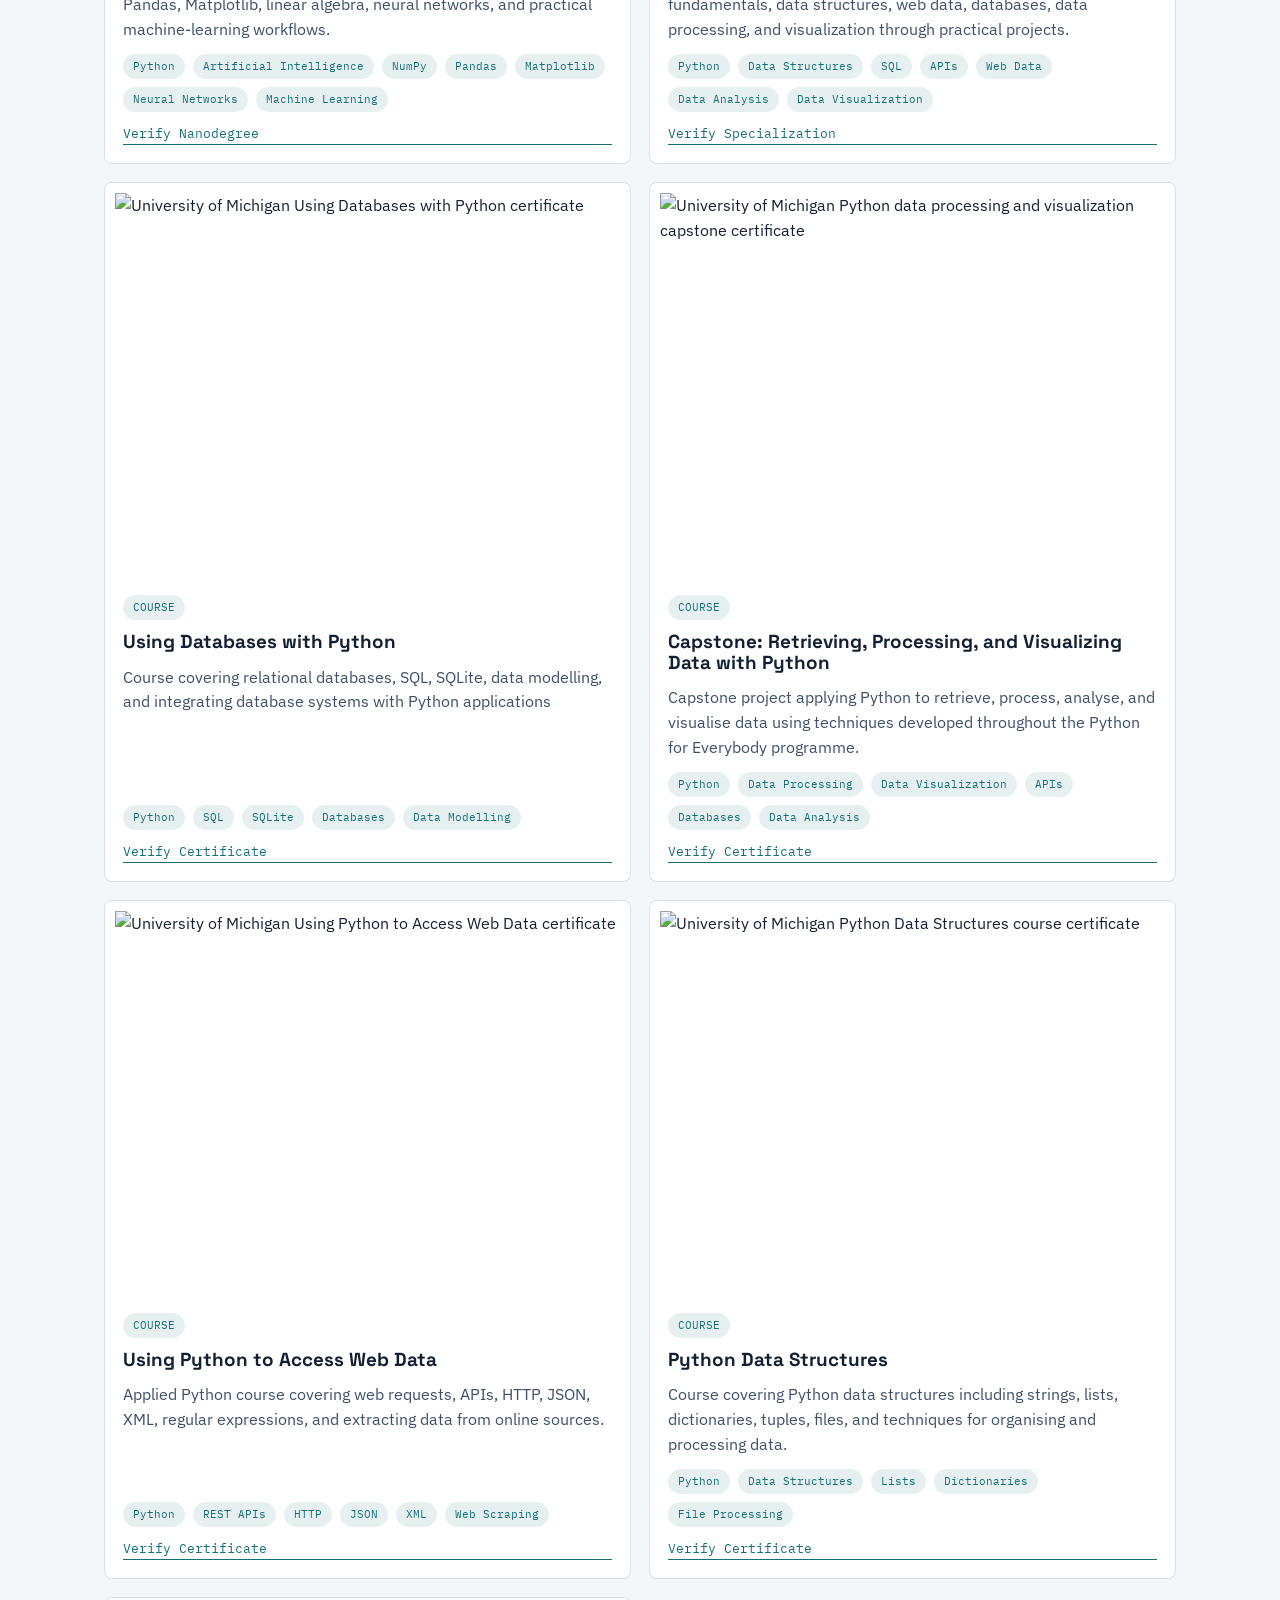
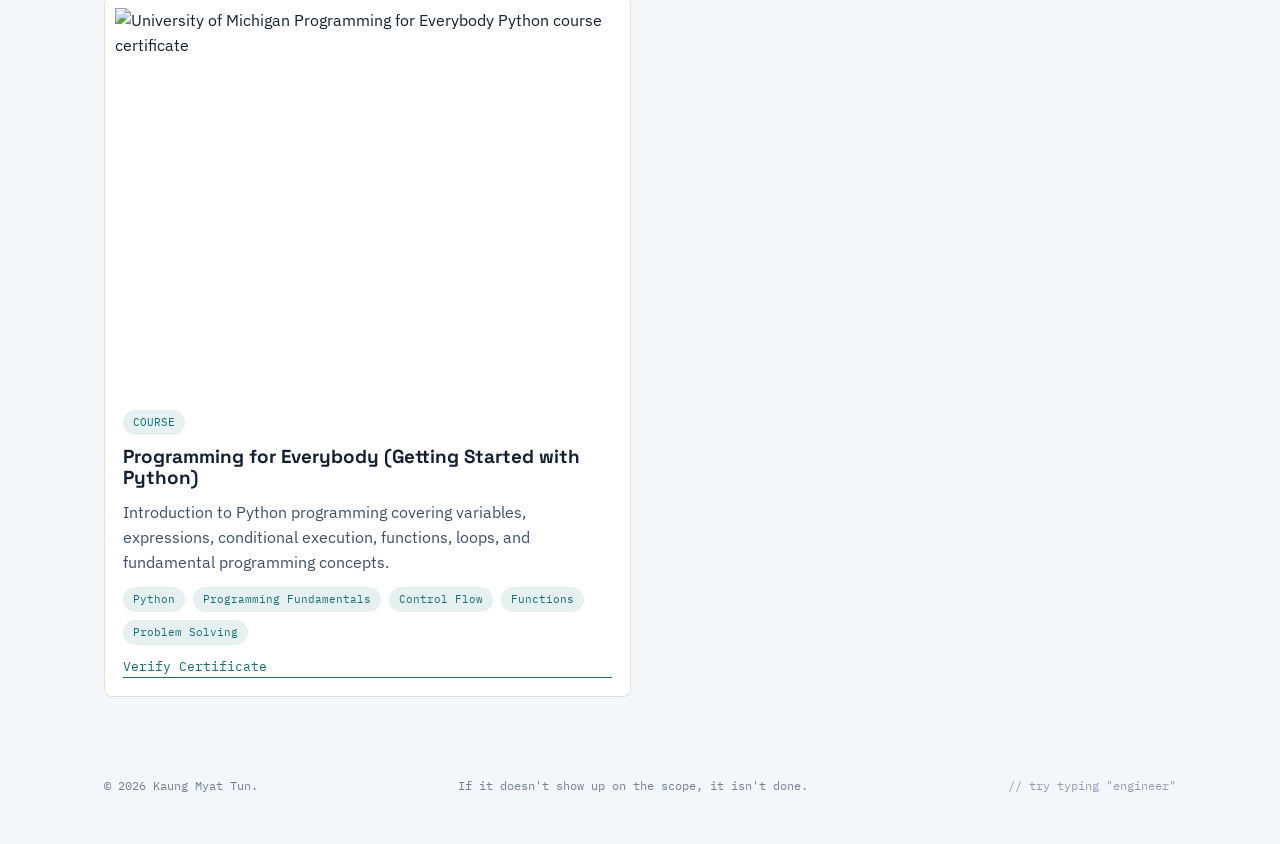
==== commit 92dff88d: "Synchronize local fallback content" ====
--- a/certificates.html
+++ b/certificates.html
@@ -40,7 +40,7 @@
 
 <header class="masthead">
   <div class="masthead-inner">
-    <a class="brand" href="index.html">
+    <a class="brand" href="./">
       <span class="brand-avatar">
         <img class="profile-photo" src="" alt="" data-profile-hero-photo hidden>
         <span class="profile-photo-placeholder" data-profile-hero-initials>KMT</span>
@@ -51,7 +51,7 @@
       </span>
     </a>
     <nav class="tab-nav" aria-label="Primary portfolio pages">
-      <a class="nav-tab" href="index.html" data-page-link="overview">Overview</a>
+      <a class="nav-tab" href="./" data-page-link="overview">Overview</a>
       <a class="nav-tab" href="skills.html" data-page-link="skills">Skills</a>
       <a class="nav-tab" href="projects.html" data-page-link="projects">Projects</a>
       <a class="nav-tab" href="experience.html" data-page-link="experience">Experience</a>
@@ -81,7 +81,7 @@
   <span class="footer-hint">// try typing "engineer"</span>
 </footer>
 
-<script src="data.js?v=20260913"></script>
+<script src="data.js?v=20261006"></script>
 <script src="script.js?v=20260913"></script>
 </body>
 </html>
--- a/style.css
+++ b/style.css
@@ -2424,6 +2424,111 @@
   color: var(--accent);
 }
 
+.cv-chooser {
+  border-top: 1px solid rgba(255, 255, 255, 0.2);
+  display: grid;
+  gap: 10px;
+  padding-top: 18px;
+}
+
+.cv-chooser label {
+  color: var(--panel-ink);
+  font-weight: 600;
+}
+
+.cv-chooser-controls {
+  display: grid;
+  gap: 10px;
+}
+
+.cv-chooser select {
+  background: var(--surface);
+  border: 1px solid rgba(255, 255, 255, 0.45);
+  border-radius: 4px;
+  color: var(--ink);
+  font: inherit;
+  min-height: 44px;
+  padding: 9px 12px;
+  width: 100%;
+}
+
+.cv-status {
+  font-size: 0.86rem;
+  min-height: 1.3em;
+}
+
+.contact-details {
+  align-content: start;
+  display: grid;
+  gap: 14px;
+}
+
+.contact-edit-entry {
+  justify-self: start;
+}
+
+.contact-editor {
+  background: var(--surface-2);
+  border: 1px solid var(--line);
+  border-radius: 8px;
+  display: grid;
+  gap: 18px;
+  padding: 18px;
+}
+
+.contact-editor[hidden] {
+  display: none;
+}
+
+.contact-editor-head {
+  align-items: start;
+  display: flex;
+  gap: 16px;
+  justify-content: space-between;
+}
+
+.contact-editor-head h2 {
+  font-size: 1.15rem;
+  margin-top: 5px;
+}
+
+.contact-edit-status {
+  color: var(--accent-deep);
+  font-family: var(--font-mono);
+  font-size: 11px;
+  text-align: right;
+}
+
+.contact-editor-fields {
+  display: grid;
+  gap: 12px;
+  grid-template-columns: repeat(2, minmax(0, 1fr));
+}
+
+.contact-editor-fields label {
+  color: var(--ink-soft);
+  display: grid;
+  font-size: 0.82rem;
+  gap: 6px;
+}
+
+.contact-editor-fields input {
+  background: var(--surface);
+  border: 1px solid var(--line);
+  border-radius: 4px;
+  color: var(--ink);
+  font: inherit;
+  min-height: 42px;
+  min-width: 0;
+  padding: 8px 10px;
+  width: 100%;
+}
+
+.contact-editor-fields input:focus {
+  border-color: var(--teal);
+  outline: 2px solid rgba(21, 111, 120, 0.2);
+}
+
 .contact-grid {
   display: grid;
   grid-template-columns: repeat(2, minmax(0, 1fr));
@@ -2748,7 +2853,8 @@
   .skill-grid,
   .certificate-list.is-editing,
   .certificate-grid,
-  .contact-grid {
+  .contact-grid,
+  .contact-editor-fields {
     grid-template-columns: 1fr;
   }
 
